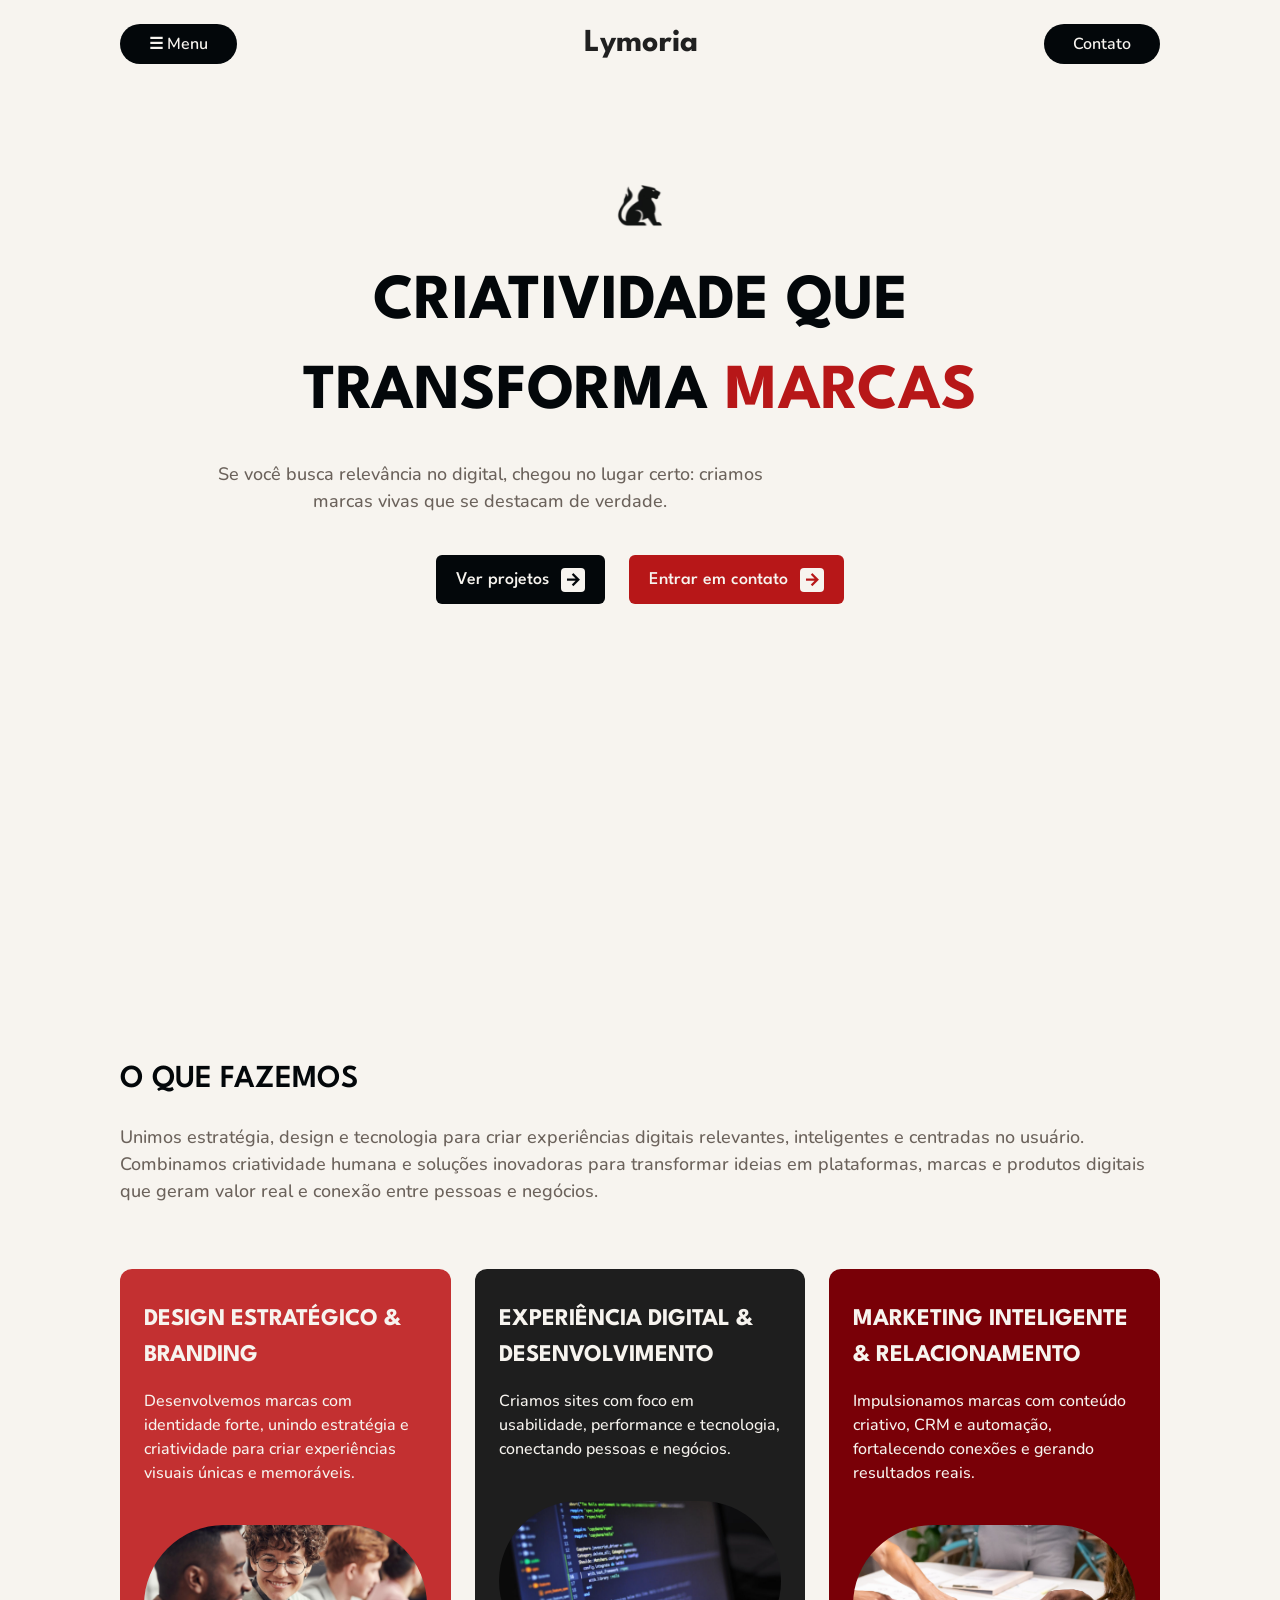
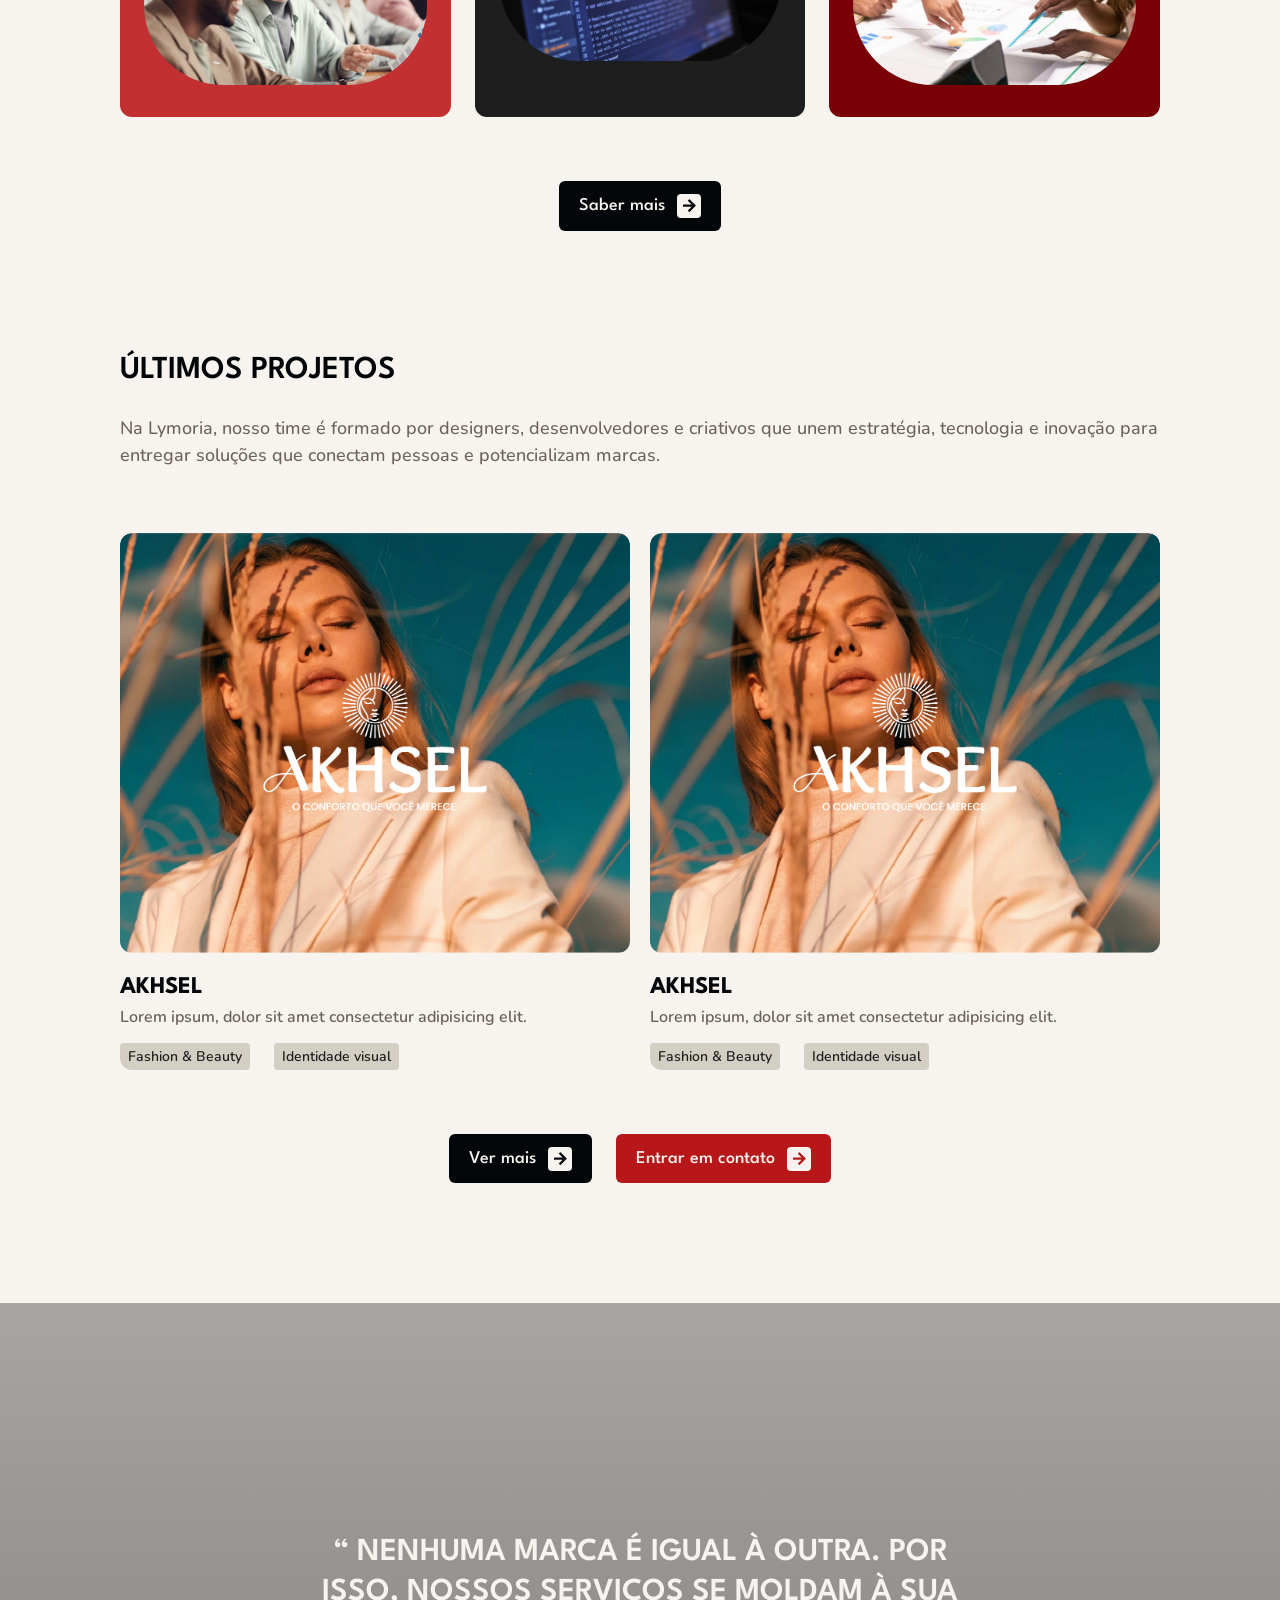
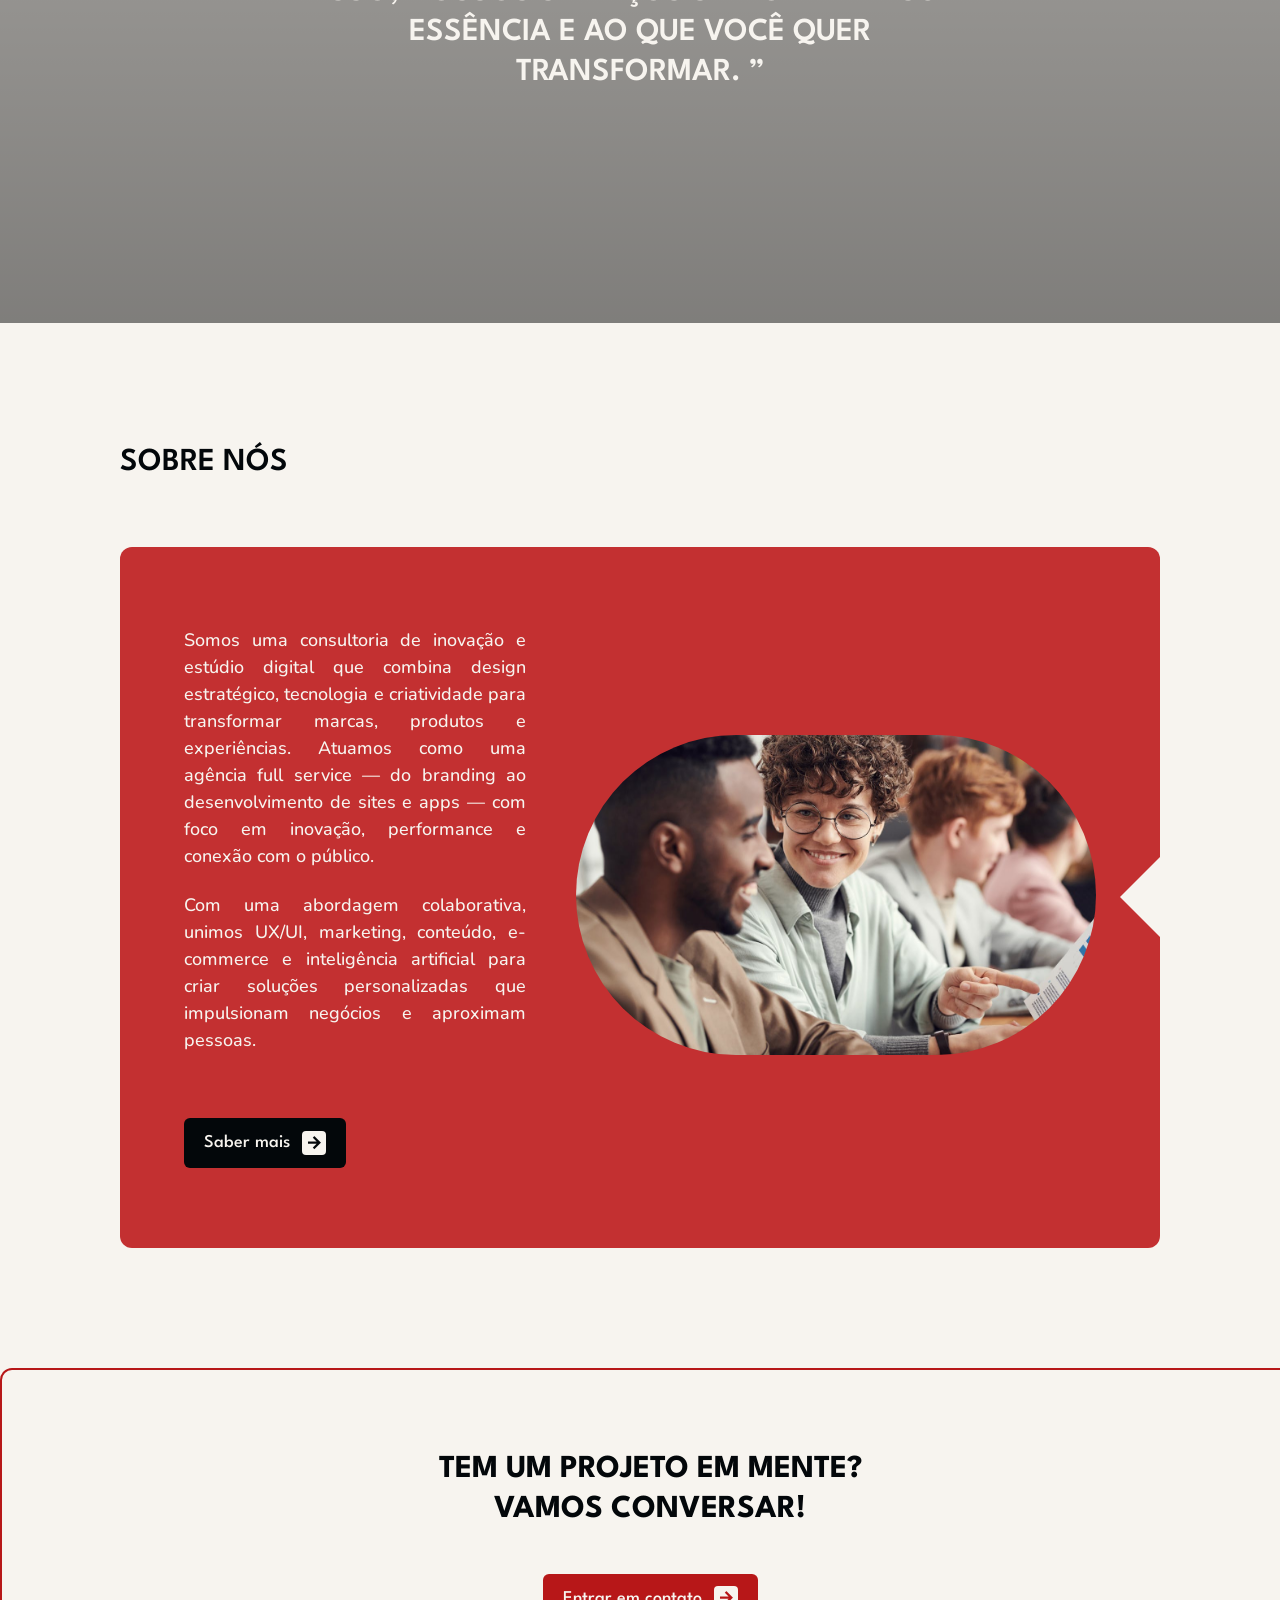
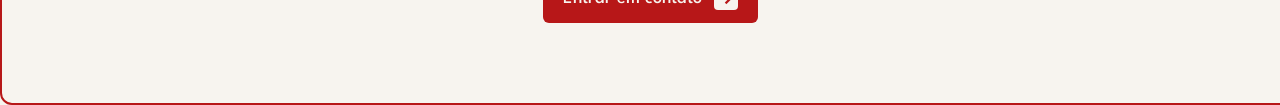
==== index.html @ f7e0959a "contato" ====
<!DOCTYPE html>
<html lang="pt-br">

<head>
    <meta charset="UTF-8">
    <meta name="viewport" content="width=device-width, initial-scale=1.0">
    <link rel="preconnect" href="https://fonts.googleapis.com">
    <link rel="preconnect" href="https://fonts.gstatic.com" crossorigin>
    <link
        href="https://fonts.googleapis.com/css2?family=League+Spartan:wght@100..900&family=Nunito:ital,wght@0,200..1000;1,200..1000&display=swap"
        rel="stylesheet">
    <link href="https://fonts.googleapis.com/icon?family=Material+Icons" rel="stylesheet" />
    <link rel="shortcut icon" href="./img/logos/fiveicon-preto.svg" type="image/x-icon">
    <link rel="stylesheet" href="./css/style.css">
    <title>Lymoria Studio - Home</title>
</head>

<body>

    <!--NAVBAR-->
    <header>
        <nav class="navbar">
            <div class="nav-left">
                <button class="nav-btn menu-btn font-2-s-sb cor-b0" id="menu-toggle">☰ Menu</button>

                <!-- Menu que aparece ao clicar -->
                <div id="menu-popup" class="menu-popup hidden">
                    <ul>
                        <li><a href="#" class="font-2-m-sb cor-b0">Página Inicial</a></li>
                        <li><a href="#" class="font-2-m-sb cor-b0">Sobre nós</a></li>
                        <li><a href="#" class="font-2-m-sb cor-b0">Projetos</a></li>
                        <li><a href="#" class="font-2-m-sb cor-b0">Contato</a></li>
                    </ul>
                </div>
            </div>

            <a href="index.html" class="font-1-xl-b cor-b7">Lymoria</a>
            <button class="nav-btn contato-btn font-2-s-sb"><a href=" #" class="cor-b0">Contato</a></button>
        </nav>
    </header>

    <!--HERO-->
    <section class="hero-section">
        <div class="container">
            <img src="./img/logos/fiveicon-preto.svg" alt="Lymoria Studio" class="logo" />

            <h1 class="font-1-xxl cor-b8">
                CRIATIVIDADE QUE<br>TRANSFORMA <span id="typed-text" class="cor-b5"></span>
            </h1>

            <p class="description subtext font-2-m cor-b4">
                Se você busca relevância no digital, chegou no lugar certo:
                criamos marcas vivas que se destacam de verdade.
            </p>

            <div class="buttons">
                <a href="#projetos" class="btn btn-black font-1-m cor-b0">
                    Ver projetos
                    <span class="icon-square">
                        <span class="material-icons">arrow_forward</span>
                    </span>
                </a>
                <a href="#contato" class="btn btn-red font-1-m cor-b0">
                    Entrar em contato
                    <span class="icon-square">
                        <span class="material-icons">arrow_forward</span>
                    </span>
                </a>
            </div>
        </div>
    </section>
    <section class="load_dec">
        <div class="loader-row">
            <!-- 60 células: repete padrão d-0 ~ d-4 para criar efeito contínuo -->
            <!-- Linha 1 -->
            <div class="cell d-0"></div>
            <div class="cell d-1"></div>
            <div class="cell d-2"></div>
            <div class="cell d-3"></div>
            <div class="cell d-4"></div>
            <div class="cell d-3"></div>
            <div class="cell d-2"></div>
            <div class="cell d-1"></div>
            <div class="cell d-0"></div>
            <div class="cell d-1"></div>
            <div class="cell d-2"></div>
            <div class="cell d-3"></div>
            <div class="cell d-4"></div>
            <div class="cell d-3"></div>
            <div class="cell d-2"></div>
            <div class="cell d-1"></div>
            <div class="cell d-0"></div>
            <div class="cell d-1"></div>
            <div class="cell d-2"></div>
            <div class="cell d-3"></div>
            <div class="cell d-4"></div>
            <div class="cell d-3"></div>
            <div class="cell d-2"></div>
            <div class="cell d-1"></div>
            <div class="cell d-0"></div>
            <div class="cell d-1"></div>
            <div class="cell d-2"></div>
            <div class="cell d-3"></div>
            <div class="cell d-4"></div>
            <div class="cell d-3"></div>
            <div class="cell d-2"></div>
            <div class="cell d-1"></div>
            <div class="cell d-0"></div>
            <div class="cell d-1"></div>
            <div class="cell d-2"></div>
            <div class="cell d-3"></div>
            <div class="cell d-4"></div>
            <div class="cell d-3"></div>
            <div class="cell d-2"></div>
            <div class="cell d-1"></div>
            <div class="cell d-0"></div>
            <div class="cell d-1"></div>
            <div class="cell d-2"></div>
            <div class="cell d-3"></div>
            <div class="cell d-4"></div>
            <div class="cell d-3"></div>
            <div class="cell d-2"></div>
            <div class="cell d-1"></div>
            <div class="cell d-0"></div>
            <div class="cell d-1"></div>
            <div class="cell d-2"></div>
            <div class="cell d-3"></div>
            <div class="cell d-4"></div>
            <div class="cell d-3"></div>
        </div>

    </section>

    <!-- SERVIÇOS -->
    <section class="servicos-section">
        <div class="servicos-header">
            <h2 class="font-1-xl cor-b8">O QUE FAZEMOS</h2>
            <p class="font-2-m cor-b4">
                Unimos estratégia, design e tecnologia para criar experiências digitais relevantes, inteligentes e
                centradas no usuário.
                Combinamos criatividade humana e soluções inovadoras para transformar ideias em plataformas, marcas e
                produtos digitais
                que geram valor real e conexão entre pessoas e negócios.
            </p>
        </div>

        <div class="servicos-cards">
            <a href="#" class="servico-card red">
                <h3 class="font-1-l-b cor-b0">DESIGN ESTRATÉGICO & BRANDING</h3>
                <p class="font-2-s cor-b0">Desenvolvemos marcas com identidade forte, unindo estratégia e criatividade
                    para criar experiências
                    visuais únicas e memoráveis.</p>
                <img src=" ./img/servicos/01.jpg" alt="Design Estratégico" />
            </a>

            <a href="#" class="servico-card dark">
                <h3 class="font-1-l-b cor-b0">EXPERIÊNCIA DIGITAL &<br> DESENVOLVIMENTO</h3>
                <p class="font-2-s cor-b0">Criamos sites com foco em usabilidade, performance e tecnologia, conectando
                    pessoas e negócios.</p>
                <img src="./img/servicos/02.jpg" alt="Desenvolvimento Web" />
            </a>

            <a href="#" class="servico-card wine">
                <h3 class="font-1-l-b cor-b0">MARKETING INTELIGENTE<br>& RELACIONAMENTO</h3>
                <p class="font-2-s cor-b0">Impulsionamos marcas com conteúdo criativo, CRM e automação, fortalecendo
                    conexões e gerando
                    resultados reais.</p>
                <img src="./img/servicos/03.jpg" alt="Marketing" />
            </a>
        </div>
        <div class="btn_bc">
            <a href="#projetos" class="btn btn-black font-1-m cor-b0">
                Saber mais
                <span class="icon-square">
                    <span class="material-icons">arrow_forward</span>
                </span>
            </a>
        </div>
    </section>

    <!--PROJETOS-->
    <div class="projetos-section">
        <div class="projetos-header">
            <h2 class="font-1-xl cor-b8">ÚLTIMOS PROJETOS</h2>
            <p class="font-2-m cor-b4">
                Na Lymoria, nosso time é formado por designers, desenvolvedores e criativos que unem estratégia,
                tecnologia e inovação para entregar soluções que conectam pessoas e potencializam marcas.
            </p>
        </div>

        <div class="projetos-cards">
            <div class="proj_card">
                <a href="#">
                    <img src="./img/projetos/akhesel/Ativo 3.png" alt="">

                    <div class="pro-descricao">
                        <h2 class="font-1-l-b cor-b8">Akhsel</h2>
                        <p class="font-2-s-sb cor-b4">Lorem ipsum, dolor sit amet consectetur adipisicing elit.</p>

                        <div class="categoria-dc">
                            <div class="cat-card">
                                <h3 class="font-2-xs-sb cor-b7">Fashion & Beauty</h3>
                            </div>

                            <div class="cat-card">
                                <h3 class="font-2-xs-sb cor-b7">Identidade visual</h3>
                            </div>
                        </div>
                    </div>
                </a>
            </div>

            <div class="proj_card">
                <a href="#">
                    <img src="./img/projetos/akhesel/Ativo 3.png" alt="">

                    <div class="pro-descricao">
                        <h2 class="font-1-l-b cor-b8">Akhsel</h2>
                        <p class="font-2-s-sb cor-b4">Lorem ipsum, dolor sit amet consectetur adipisicing elit.</p>

                        <div class="categoria-dc">
                            <div class="cat-card">
                                <h3 class="font-2-xs-sb cor-b7">Fashion & Beauty</h3>
                            </div>

                            <div class="cat-card">
                                <h3 class="font-2-xs-sb cor-b7">Identidade visual</h3>
                            </div>
                        </div>
                    </div>
                </a>
            </div>
        </div>

        <div class="btn-t2">
            <a href="#projetos" class="btn btn-black font-1-m cor-b0">
                Ver mais
                <span class="icon-square">
                    <span class="material-icons">arrow_forward</span>
                </span>
            </a>
            <a href="#contato" class="btn btn-red font-1-m cor-b0">
                Entrar em contato
                <span class="icon-square">
                    <span class="material-icons">arrow_forward</span>
                </span>
            </a>
        </div>
    </div>

    <!-- CTA -->
    <section class="cta_container">
        <div class="cta_video">
            <div class="video">
                <!-- camada escura sobre o vídeo -->
                <div class="overlay"></div>

                <!-- vídeo -->
                <video src="./img/video/video01.mp4" autoplay muted loop playsinline></video>

                <!-- texto -->
                <h2 class="font-1-xl cor-b0">
                    “ Nenhuma marca é igual à outra. Por isso, nossos serviços se moldam à sua essência e ao que você
                    quer transformar. ”
                </h2>
            </div>
        </div>
    </section>

    <!-- SOBRE NÓS -->
    <section class="sobre-section">
        <div class="sobre-header">
            <h2 class="font-1-xl cor-b8">SOBRE NÓS</h2>
        </div>
        <div class="sobre-conatiner">
            <div class="sobre-desc">

                <div class="sobre-cont">
                    <p class="p1 font-2-m cor-b0">Somos uma consultoria de inovação e estúdio digital que combina design
                        estratégico,
                        tecnologia e
                        criatividade para transformar marcas, produtos e experiências. Atuamos como uma agência full
                        service — do branding ao desenvolvimento de sites e apps — com foco em inovação, performance e
                        conexão com o público.</p>

                    <p class="p2 font-2-m cor-b0">Com uma abordagem colaborativa, unimos UX/UI, marketing, conteúdo,
                        e-commerce e
                        inteligência
                        artificial para criar soluções personalizadas que impulsionam negócios e aproximam pessoas.</p>

                    <div class="btn_sb">
                        <a href="#projetos" class="btn btn-black font-1-m cor-b0">
                            Saber mais
                            <span class="icon-square">
                                <span class="material-icons">arrow_forward</span>
                            </span>
                        </a>
                    </div>
                </div>

                <div class="sobre-img">
                    <img src="./img/sobrenos/01.jpg" alt="">
                </div>
            </div>
        </div>
    </section>

    <section class="contato-section" id="contato">
        <div class="contato-card">
            <div class="contato-texto">
                <h2 class="font-1-xl-b cor-b8">TEM UM PROJETO EM MENTE?<br>VAMOS CONVERSAR!</h2>
                <div class="btn-ct">
                    <a href="#contato" class="btn btn-red font-1-m cor-b0">
                        Entrar em contato
                        <span class="icon-square">
                            <span class="material-icons">arrow_forward</span>
                        </span>
                    </a>
                </div>
            </div>
        </div>
    </section>





















    <script type="module" src="./script/script.js"></script>
</body>

</html>
---- css/style.css ----
/* Utilidades */
@import"./utilidades/cores.css";
@import"./utilidades/fonts.css";

/* GLOBAL */
@import"./global/global.css";
@import"./global/navbar.css";

/* HOME */
@import"./home/hero.css";
@import "./home/servicos.css";
@import "./home/projetos.css";
@import "./home/cta.css";
@import "./home/sobre.css";
@import "./home/contato.css";
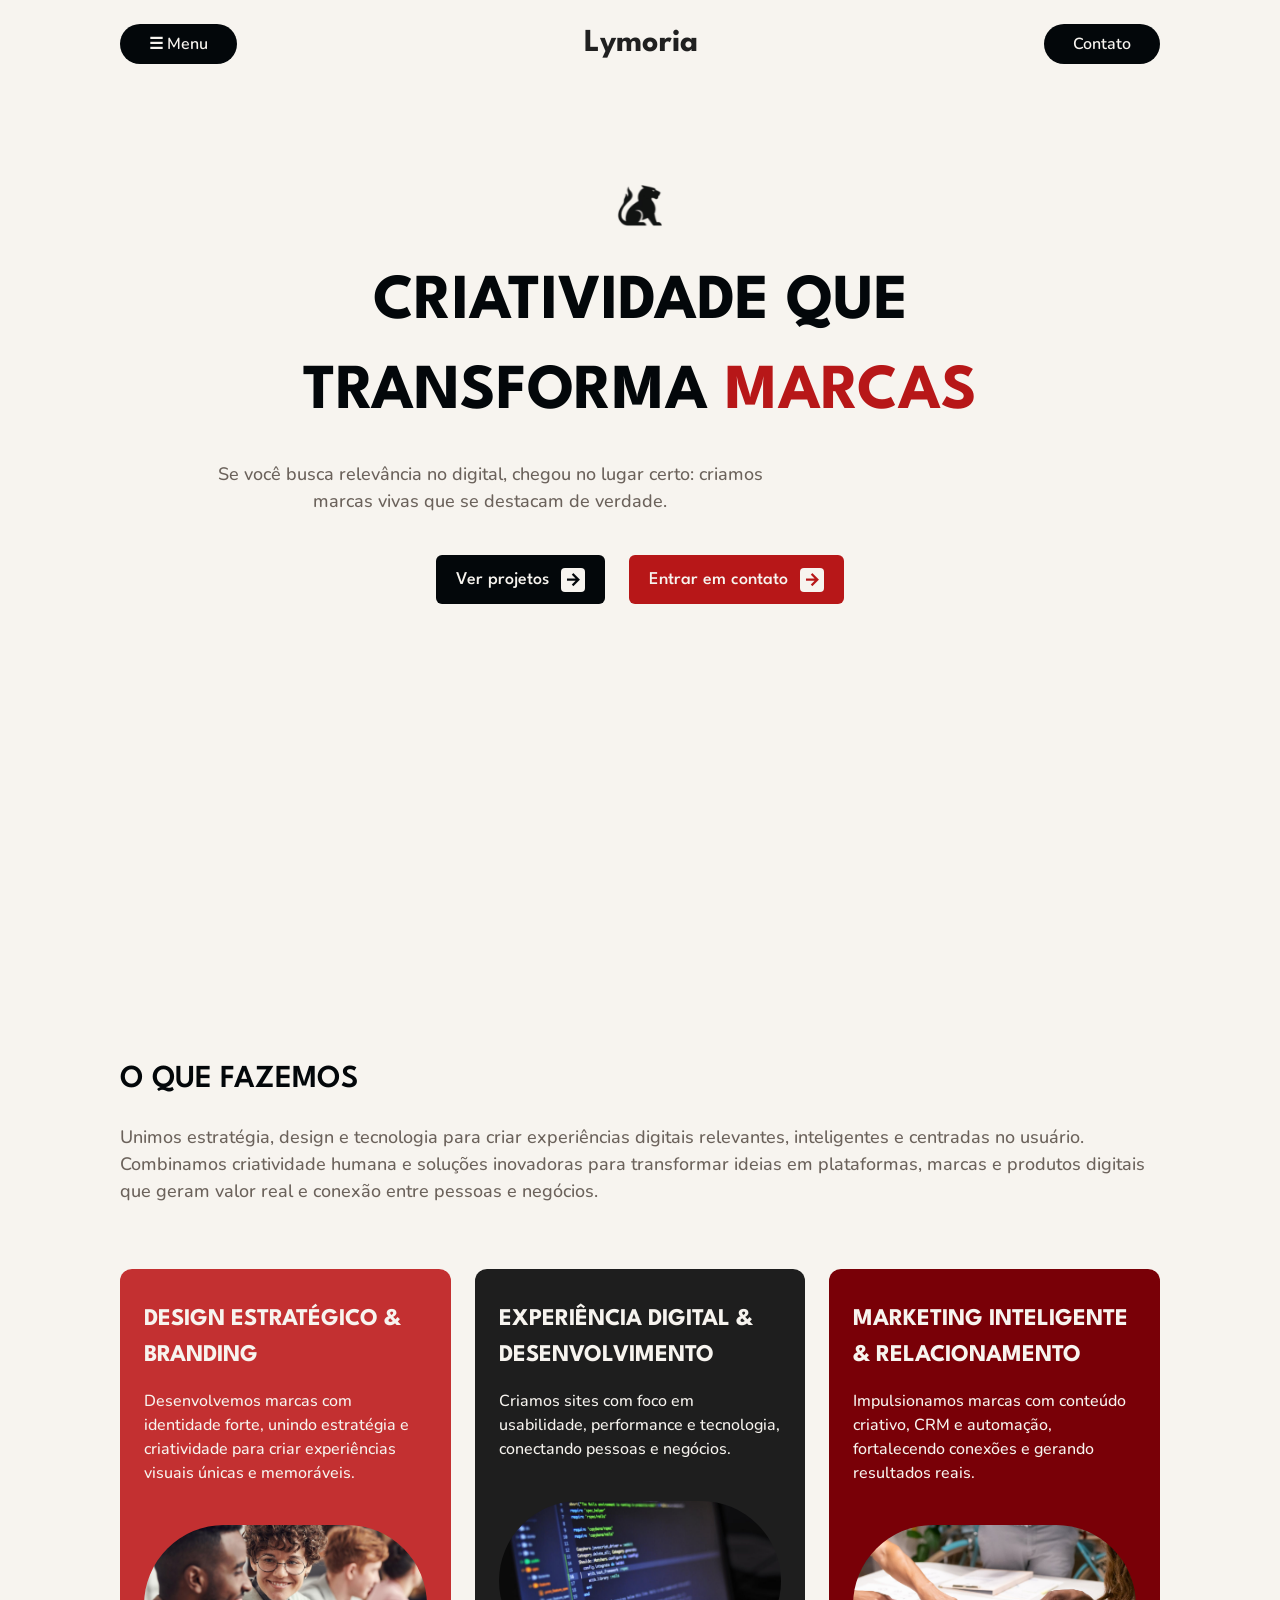
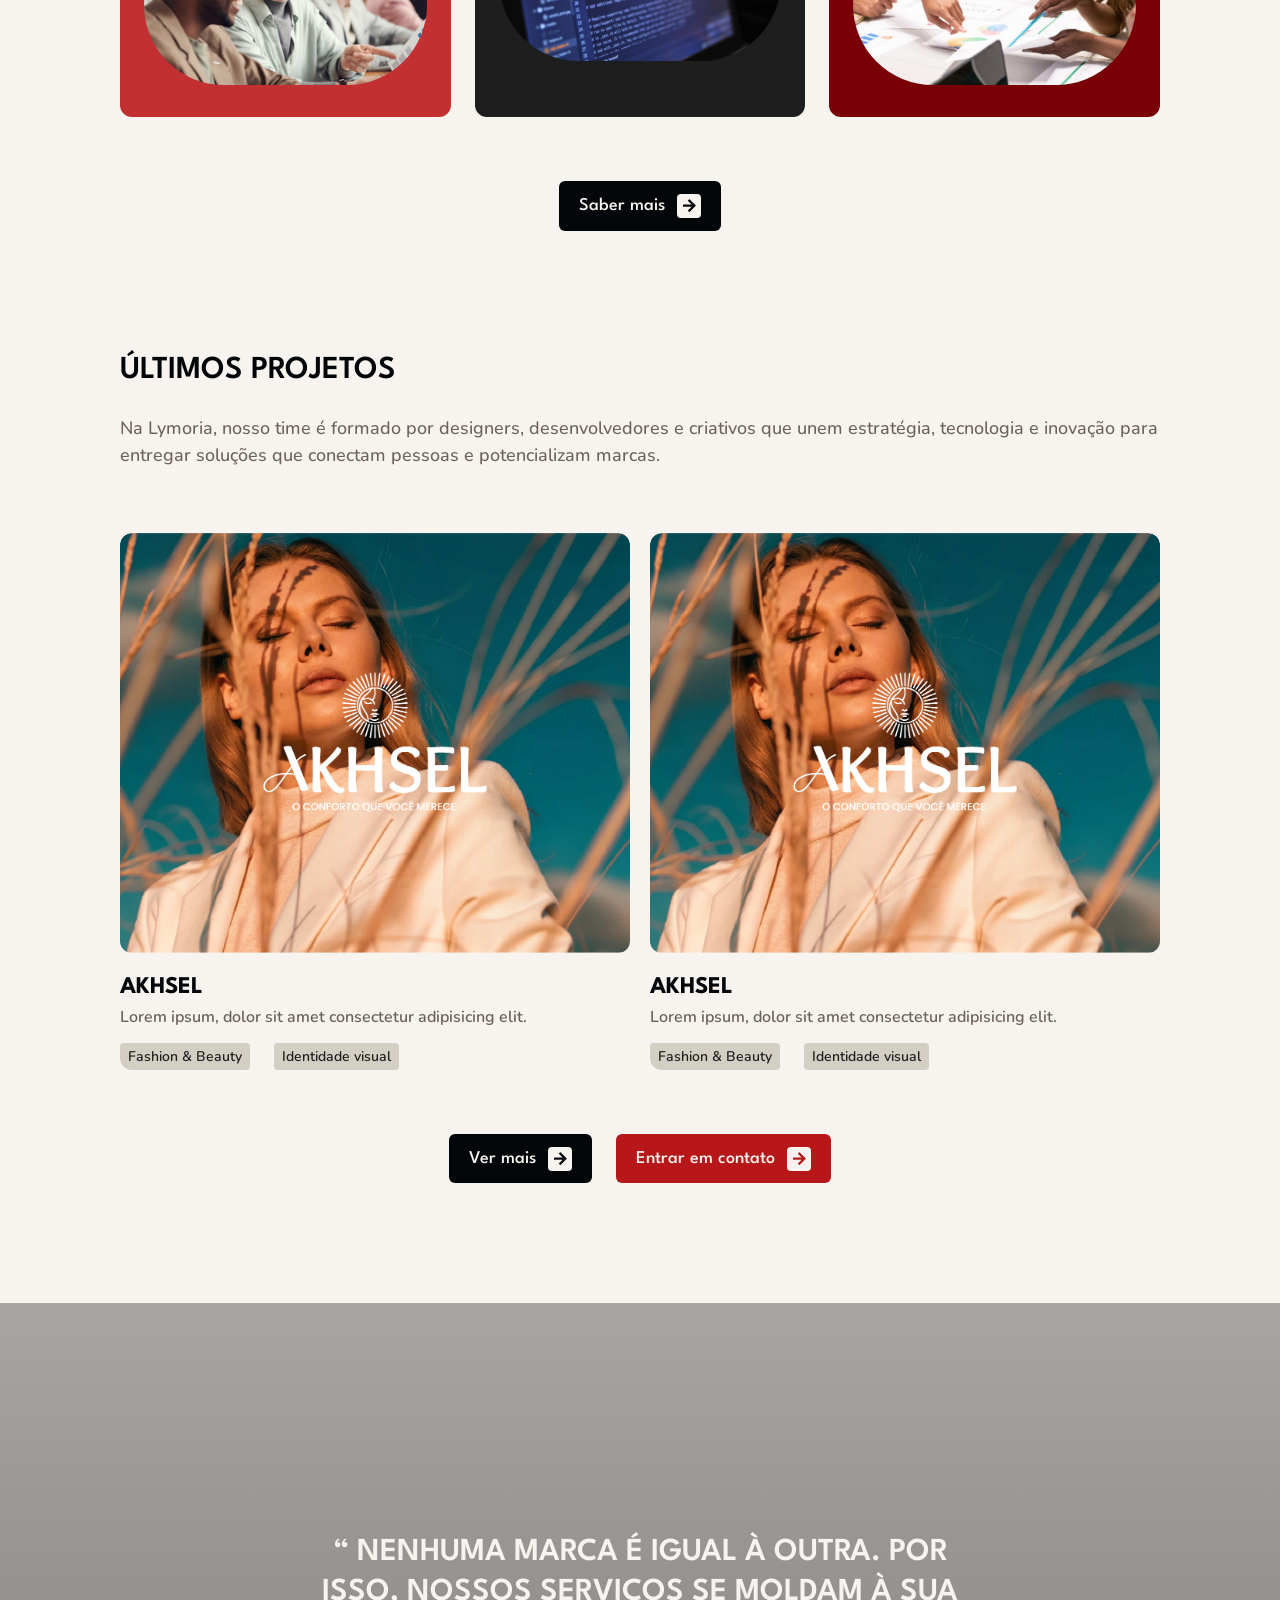
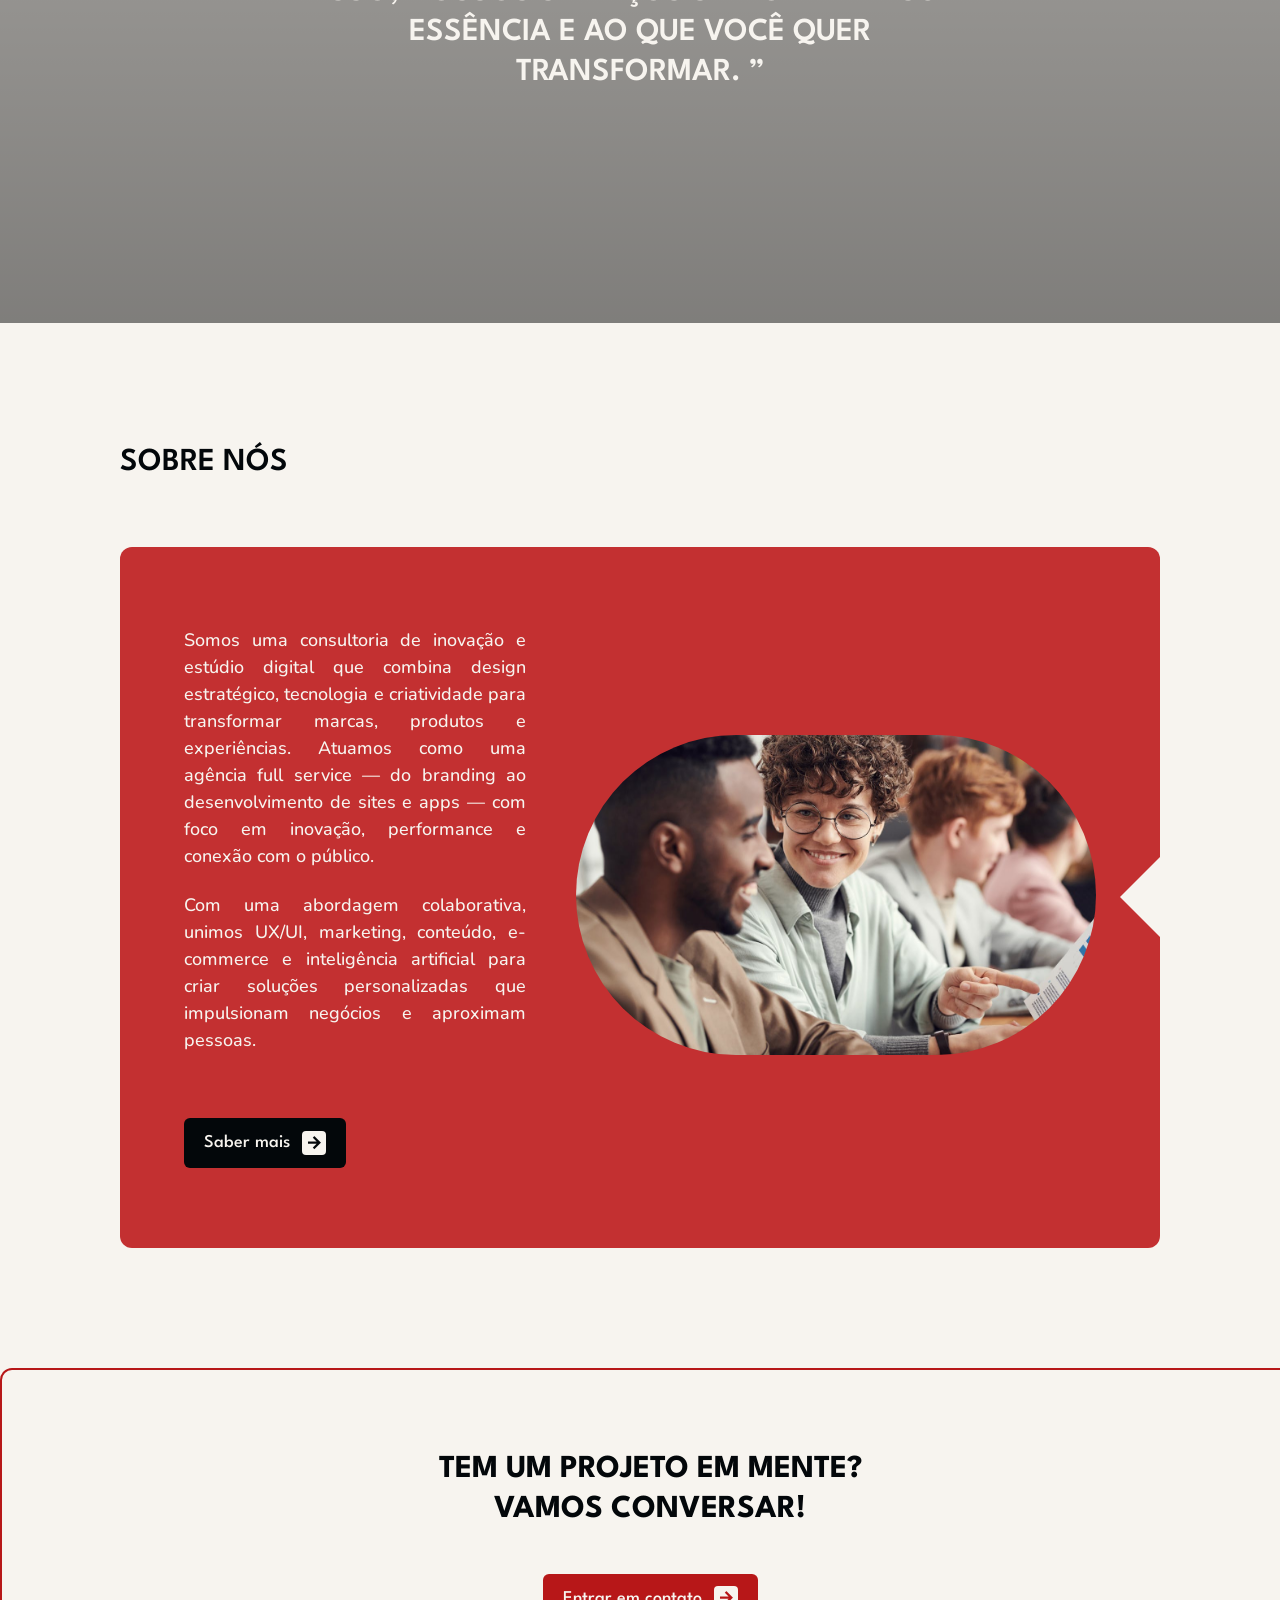
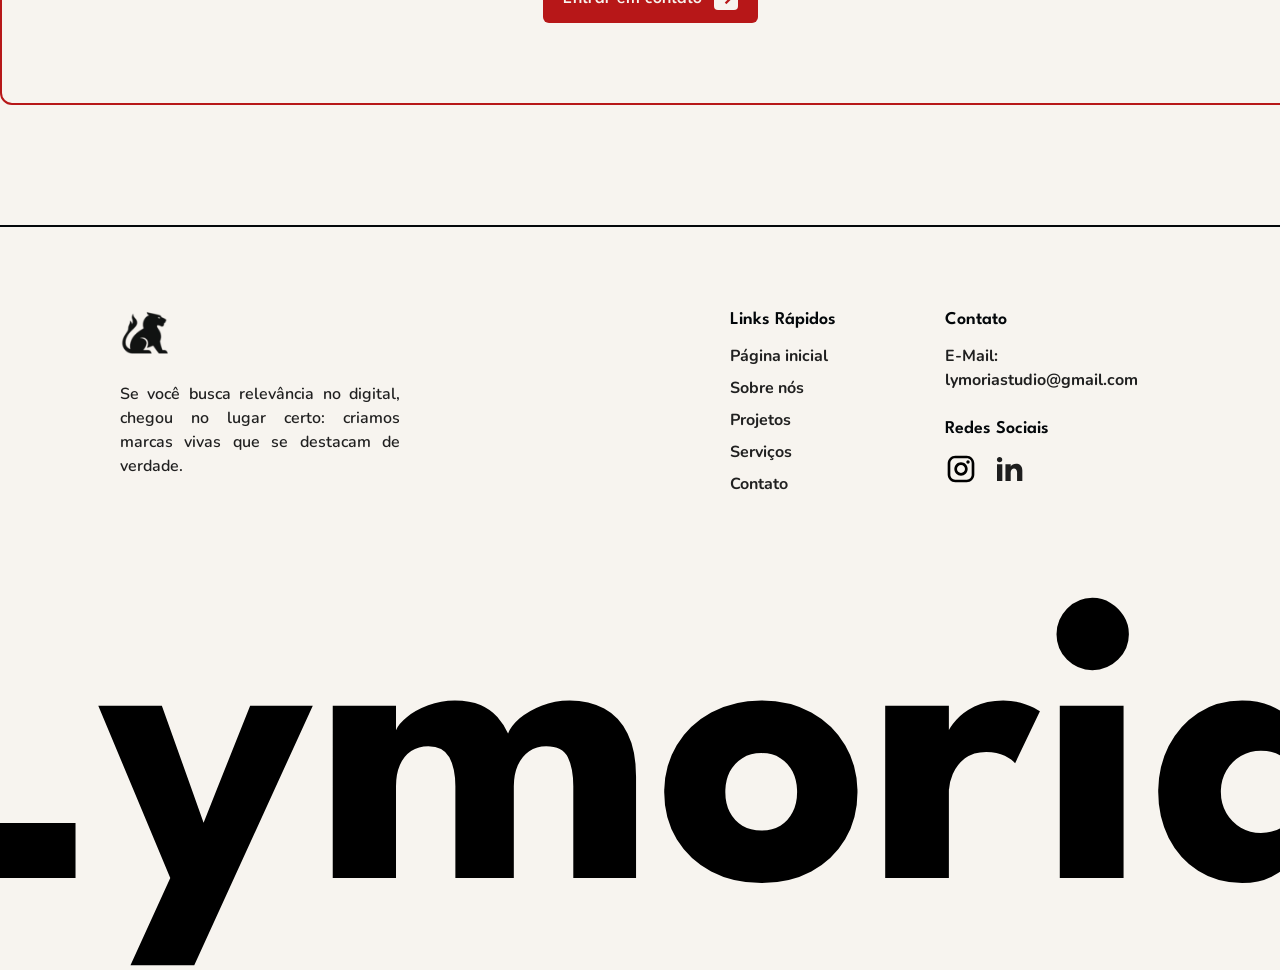
==== commit c05b173e: "footer" ====
--- a/index.html
+++ b/index.html
@@ -26,7 +26,7 @@
                 <!-- Menu que aparece ao clicar -->
                 <div id="menu-popup" class="menu-popup hidden">
                     <ul>
-                        <li><a href="#" class="font-2-m-sb cor-b0">Página Inicial</a></li>
+                        <li><a href="./index.html" class="font-2-m-sb cor-b0">Página Inicial</a></li>
                         <li><a href="#" class="font-2-m-sb cor-b0">Sobre nós</a></li>
                         <li><a href="#" class="font-2-m-sb cor-b0">Projetos</a></li>
                         <li><a href="#" class="font-2-m-sb cor-b0">Contato</a></li>
@@ -305,6 +305,7 @@
         </div>
     </section>
 
+    <!--CONTATO-->
     <section class="contato-section" id="contato">
         <div class="contato-card">
             <div class="contato-texto">
@@ -321,6 +322,57 @@
         </div>
     </section>
 
+    <!--FOOTER-->
+    <section class="footer-section">
+        <div class="line-contft"></div>
+        <footer class="footer">
+            </div>
+            <div class="footer-container">
+                <div class="line-cont"><span></span></div>
+
+                <!-- Coluna da Esquerda -->
+                <div class="footer-col esquerda">
+                    <img src="./img/logos/fiveicon-preto.svg" alt="Logo Lymoria" class="footer-logo">
+                    <p class="font-2-s-sb cor-b7">
+                        Se você busca relevância no digital, chegou no lugar certo: criamos marcas vivas que se destacam
+                        de
+                        verdade.
+                    </p>
+                </div>
+
+                <!-- Agrupamento de Links + Contato -->
+                <div class="infos-col">
+                    <!-- Coluna do Meio -->
+                    <div class="footer-col meio">
+                        <h4 class="font-1-m-sb  cor-b8">Links Rápidos</h4>
+                        <ul>
+                            <li><a class="font-2-s-b cor-b7" href="./index.html">Página inicial</a></li>
+                            <li><a class="font-2-s-b cor-b7" href="#sobre">Sobre nós</a></li>
+                            <li><a class="font-2-s-b cor-b7" href="#projetos">Projetos</a></li>
+                            <li><a class="font-2-s-b cor-b7" href="#servicos">Serviços</a></li>
+                            <li><a class="font-2-s-b cor-b7" href="#contato">Contato</a></li>
+                        </ul>
+                    </div>
+
+                    <!-- Coluna da Direita -->
+                    <div class="footer-col direita">
+                        <h4 class="font-1-m-sb  cor-b8">Contato</h4>
+                        <p class="font-2-s-b cor-b7">E-Mail: lymoriastudio@gmail.com</p>
+                        <h4 class="font-1-m-sb  cor-b8 redes-sm">Redes Sociais</h4>
+                        <div class="social-icons">
+                            <a href="#"><img src="./img/icons/mdi_instagram.svg" alt="Instagram"></a>
+                            <a href="#"><img src="./img/icons/ri_linkedin-fill.svg" alt="LinkedIn"></a>
+                        </div>
+                    </div>
+                </div>
+            </div>
+
+            <div class="footer-brand">
+                <h1>Lymoria</h1>
+            </div>
+        </footer>
+    </section>
+
 
 
 
--- a/css/style.css
+++ b/css/style.css
@@ -1,10 +1,11 @@
 /* Utilidades */
-@import"./utilidades/cores.css";
-@import"./utilidades/fonts.css";
+@import "./utilidades/cores.css";
+@import "./utilidades/fonts.css";
 
 /* GLOBAL */
-@import"./global/global.css";
-@import"./global/navbar.css";
+@import "./global/global.css";
+@import "./global/navbar.css";
+@import "./global/footer.css";
 
 /* HOME */
 @import"./home/hero.css";
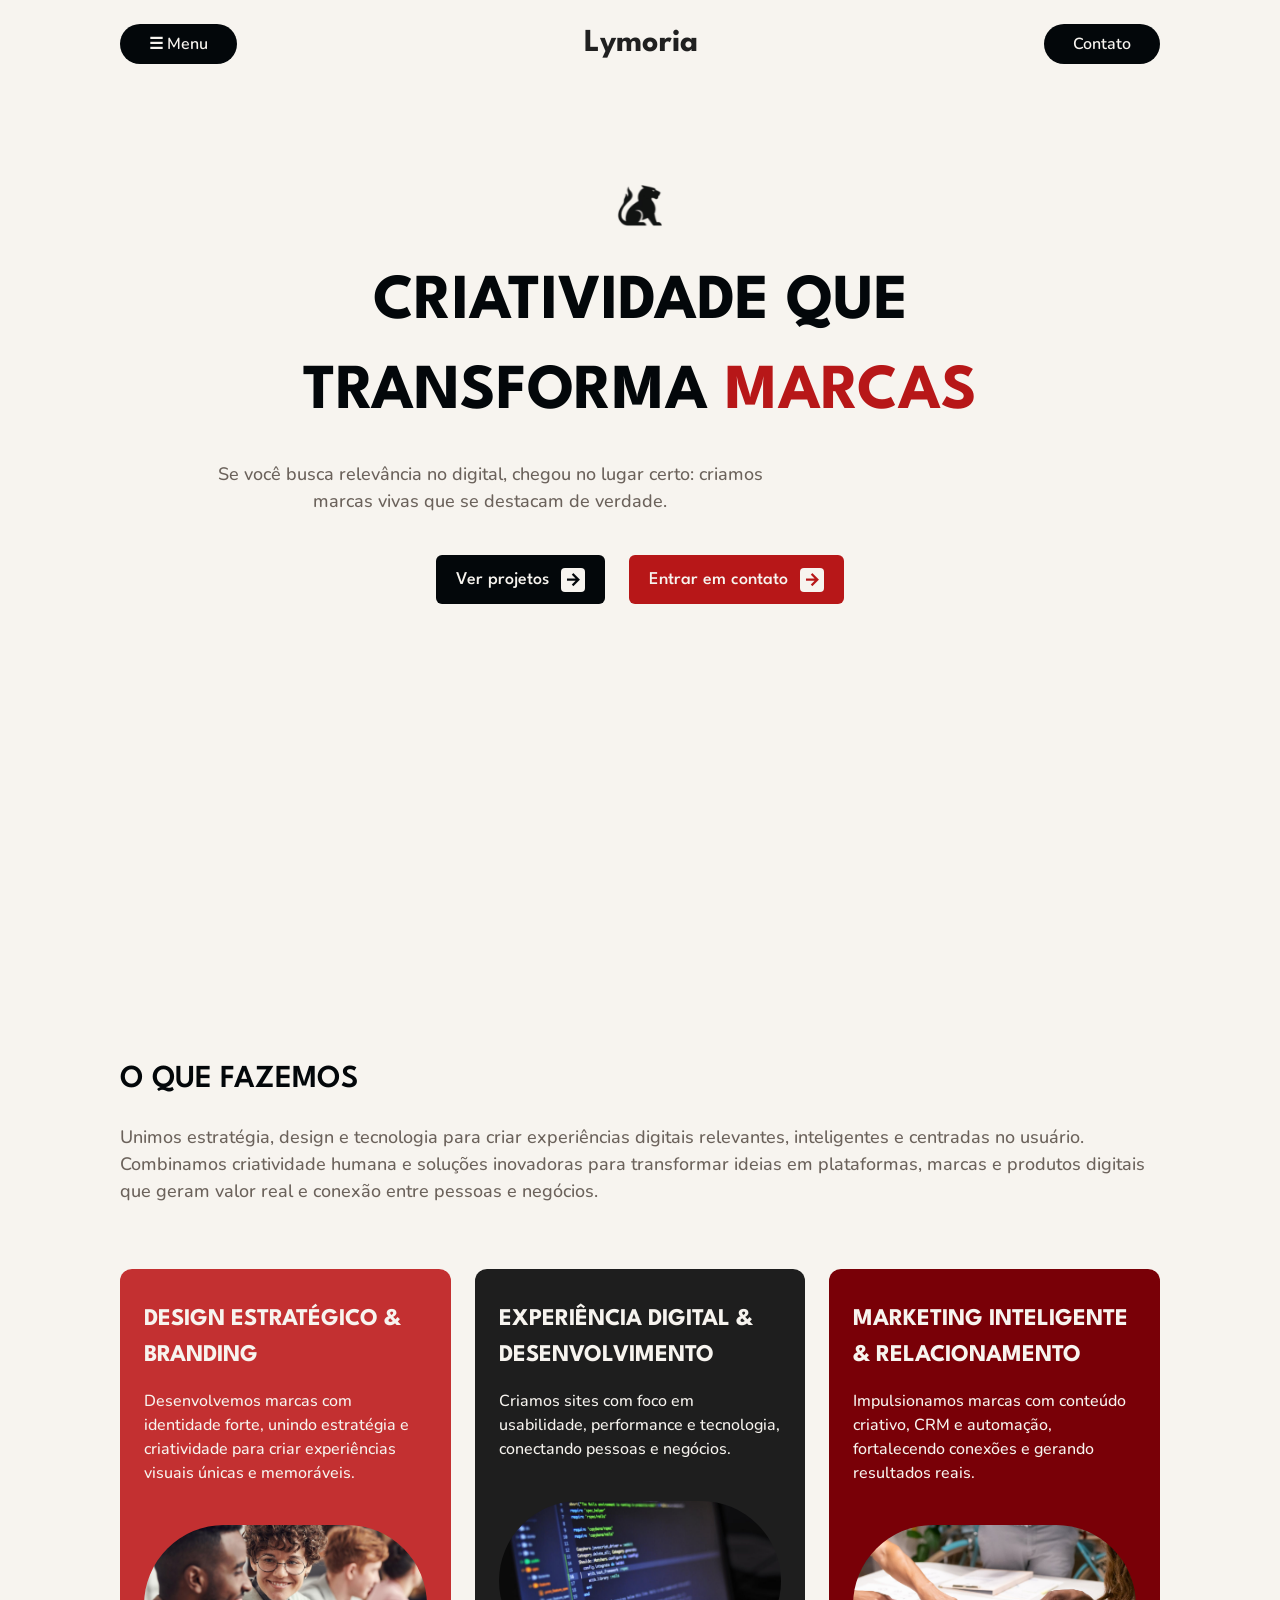
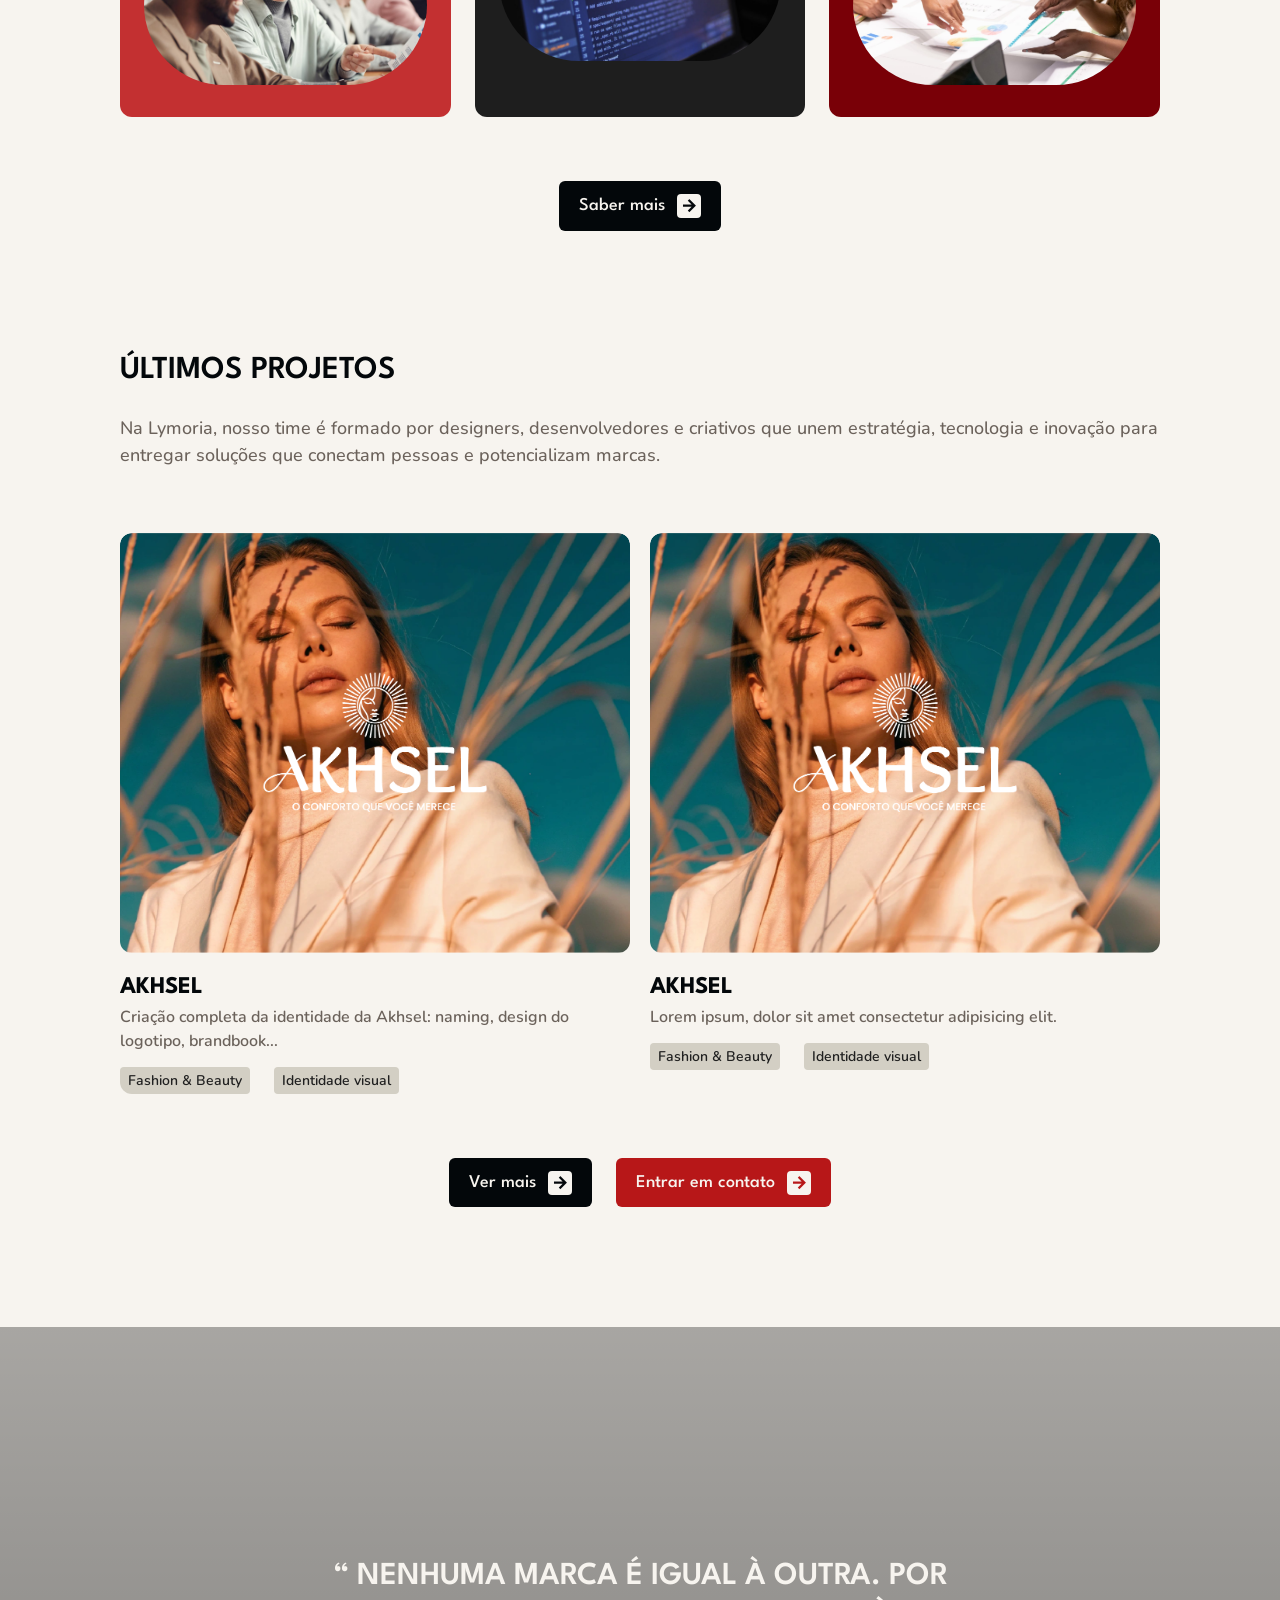
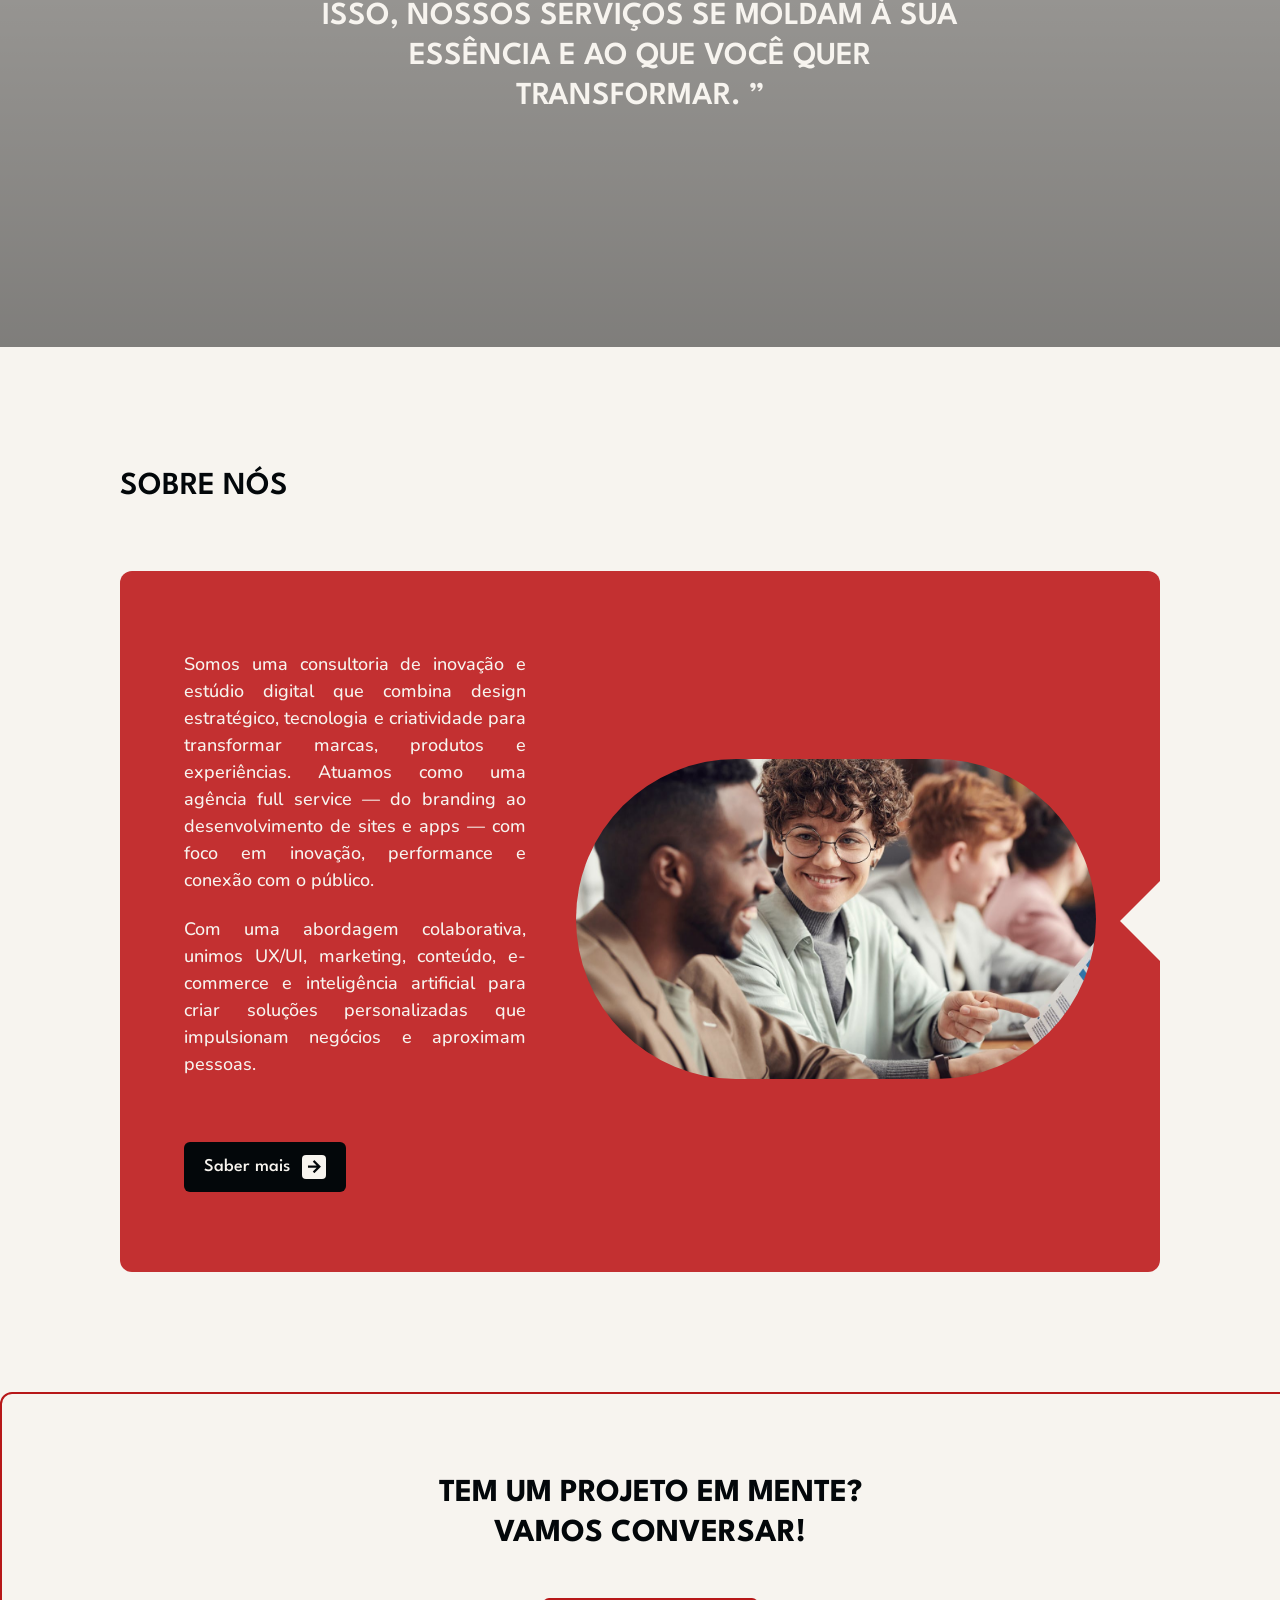
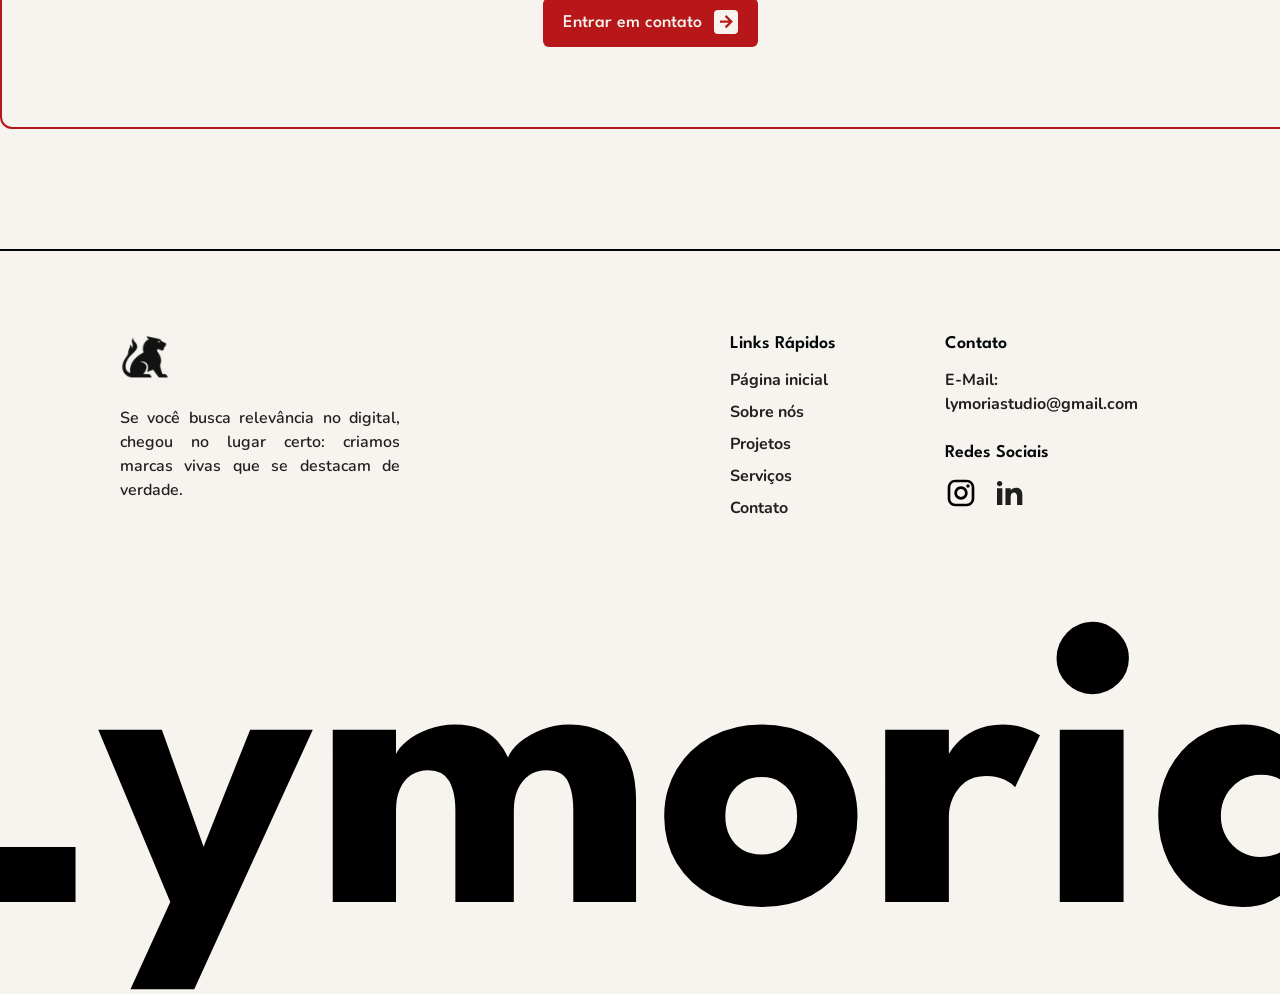
==== commit c05a69fa: "projeto pg" ====
--- a/index.html
+++ b/index.html
@@ -27,9 +27,9 @@
                 <div id="menu-popup" class="menu-popup hidden">
                     <ul>
                         <li><a href="./index.html" class="font-2-m-sb cor-b0">Página Inicial</a></li>
-                        <li><a href="#" class="font-2-m-sb cor-b0">Sobre nós</a></li>
-                        <li><a href="#" class="font-2-m-sb cor-b0">Projetos</a></li>
-                        <li><a href="#" class="font-2-m-sb cor-b0">Contato</a></li>
+                        <li><a href="./aboutus.html" class="font-2-m-sb cor-b0">Sobre nós</a></li>
+                        <li><a href="./projetosgeral.html" class="font-2-m-sb cor-b0">Projetos</a></li>
+                        <li><a href="./contact.html" class="font-2-m-sb cor-b0">Contato</a></li>
                     </ul>
                 </div>
             </div>
@@ -54,7 +54,7 @@
             </p>
 
             <div class="buttons">
-                <a href="#projetos" class="btn btn-black font-1-m cor-b0">
+                <a href="./projetosgeral.html" class="btn btn-black font-1-m cor-b0">
                     Ver projetos
                     <span class="icon-square">
                         <span class="material-icons">arrow_forward</span>
@@ -190,12 +190,13 @@
 
         <div class="projetos-cards">
             <div class="proj_card">
-                <a href="#">
+                <a href="./akhsel.html">
                     <img src="./img/projetos/akhesel/Ativo 3.png" alt="">
 
                     <div class="pro-descricao">
                         <h2 class="font-1-l-b cor-b8">Akhsel</h2>
-                        <p class="font-2-s-sb cor-b4">Lorem ipsum, dolor sit amet consectetur adipisicing elit.</p>
+                        <p class="font-2-s-sb cor-b4">Criação completa da identidade da Akhsel: naming, design do
+                            logotipo, brandbook...</p>
 
                         <div class="categoria-dc">
                             <div class="cat-card">
@@ -233,7 +234,7 @@
         </div>
 
         <div class="btn-t2">
-            <a href="#projetos" class="btn btn-black font-1-m cor-b0">
+            <a href="./projetosgeral.html" class="btn btn-black font-1-m cor-b0">
                 Ver mais
                 <span class="icon-square">
                     <span class="material-icons">arrow_forward</span>
@@ -311,7 +312,7 @@
             <div class="contato-texto">
                 <h2 class="font-1-xl-b cor-b8">TEM UM PROJETO EM MENTE?<br>VAMOS CONVERSAR!</h2>
                 <div class="btn-ct">
-                    <a href="#contato" class="btn btn-red font-1-m cor-b0">
+                    <a href="./contact.html" class="btn btn-red font-1-m cor-b0">
                         Entrar em contato
                         <span class="icon-square">
                             <span class="material-icons">arrow_forward</span>
@@ -347,10 +348,10 @@
                         <h4 class="font-1-m-sb  cor-b8">Links Rápidos</h4>
                         <ul>
                             <li><a class="font-2-s-b cor-b7" href="./index.html">Página inicial</a></li>
-                            <li><a class="font-2-s-b cor-b7" href="#sobre">Sobre nós</a></li>
-                            <li><a class="font-2-s-b cor-b7" href="#projetos">Projetos</a></li>
-                            <li><a class="font-2-s-b cor-b7" href="#servicos">Serviços</a></li>
-                            <li><a class="font-2-s-b cor-b7" href="#contato">Contato</a></li>
+                            <li><a class="font-2-s-b cor-b7" href="./aboutus.html">Sobre nós</a></li>
+                            <li><a class="font-2-s-b cor-b7" href="./projetosgeral.html">Projetos</a></li>
+                            <li><a class="font-2-s-b cor-b7" href="./servicos.html">Serviços</a></li>
+                            <li><a class="font-2-s-b cor-b7" href="./contact.html">Contato</a></li>
                         </ul>
                     </div>
 
@@ -374,25 +375,6 @@
     </section>
 
 
-
-
-
-
-
-
-
-
-
-
-
-
-
-
-
-
-
-
-
     <script type="module" src="./script/script.js"></script>
 </body>
 
--- a/css/style.css
+++ b/css/style.css
@@ -13,4 +13,8 @@
 @import "./home/projetos.css";
 @import "./home/cta.css";
 @import "./home/sobre.css";
-@import "./home/contato.css";+@import "./home/contato.css";
+
+/* PROJETOS */
+@import "./projetos/projetosgeral.css";
+@import "./projetos/projetos-pg.css";
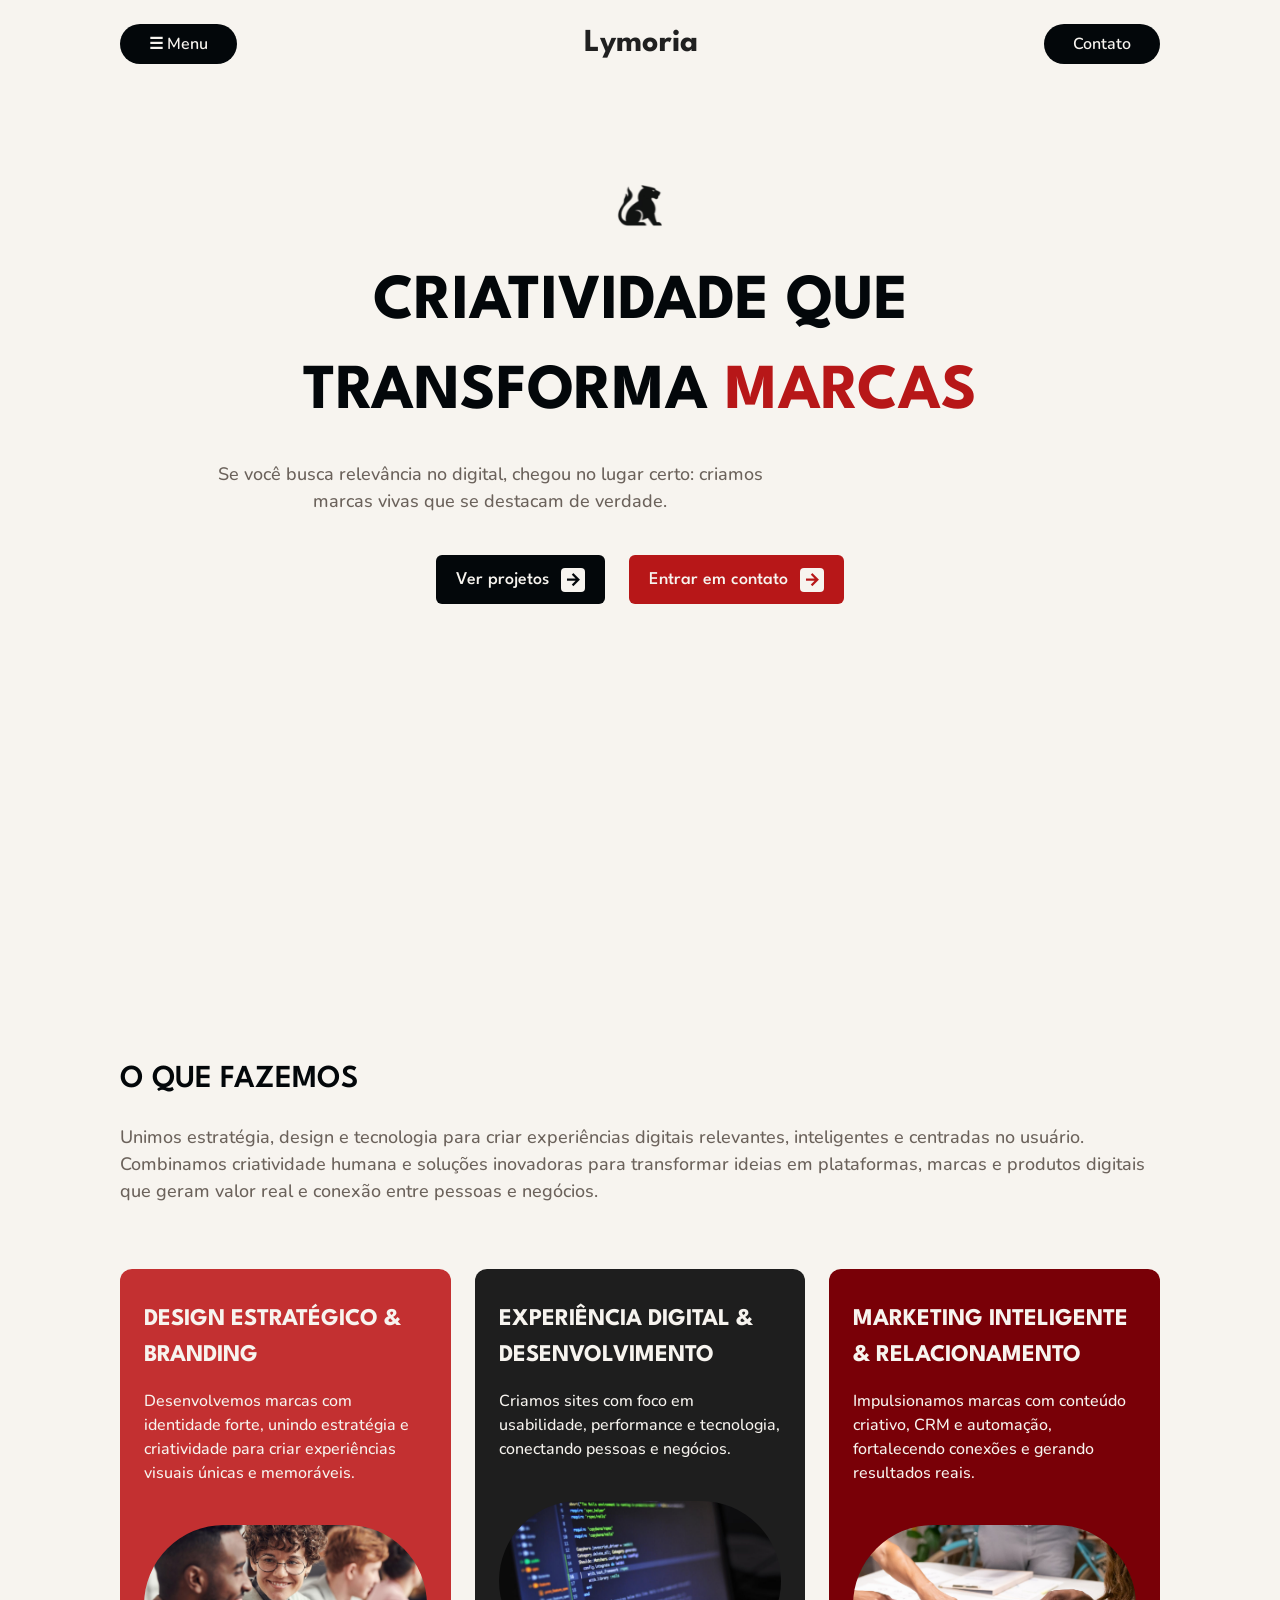
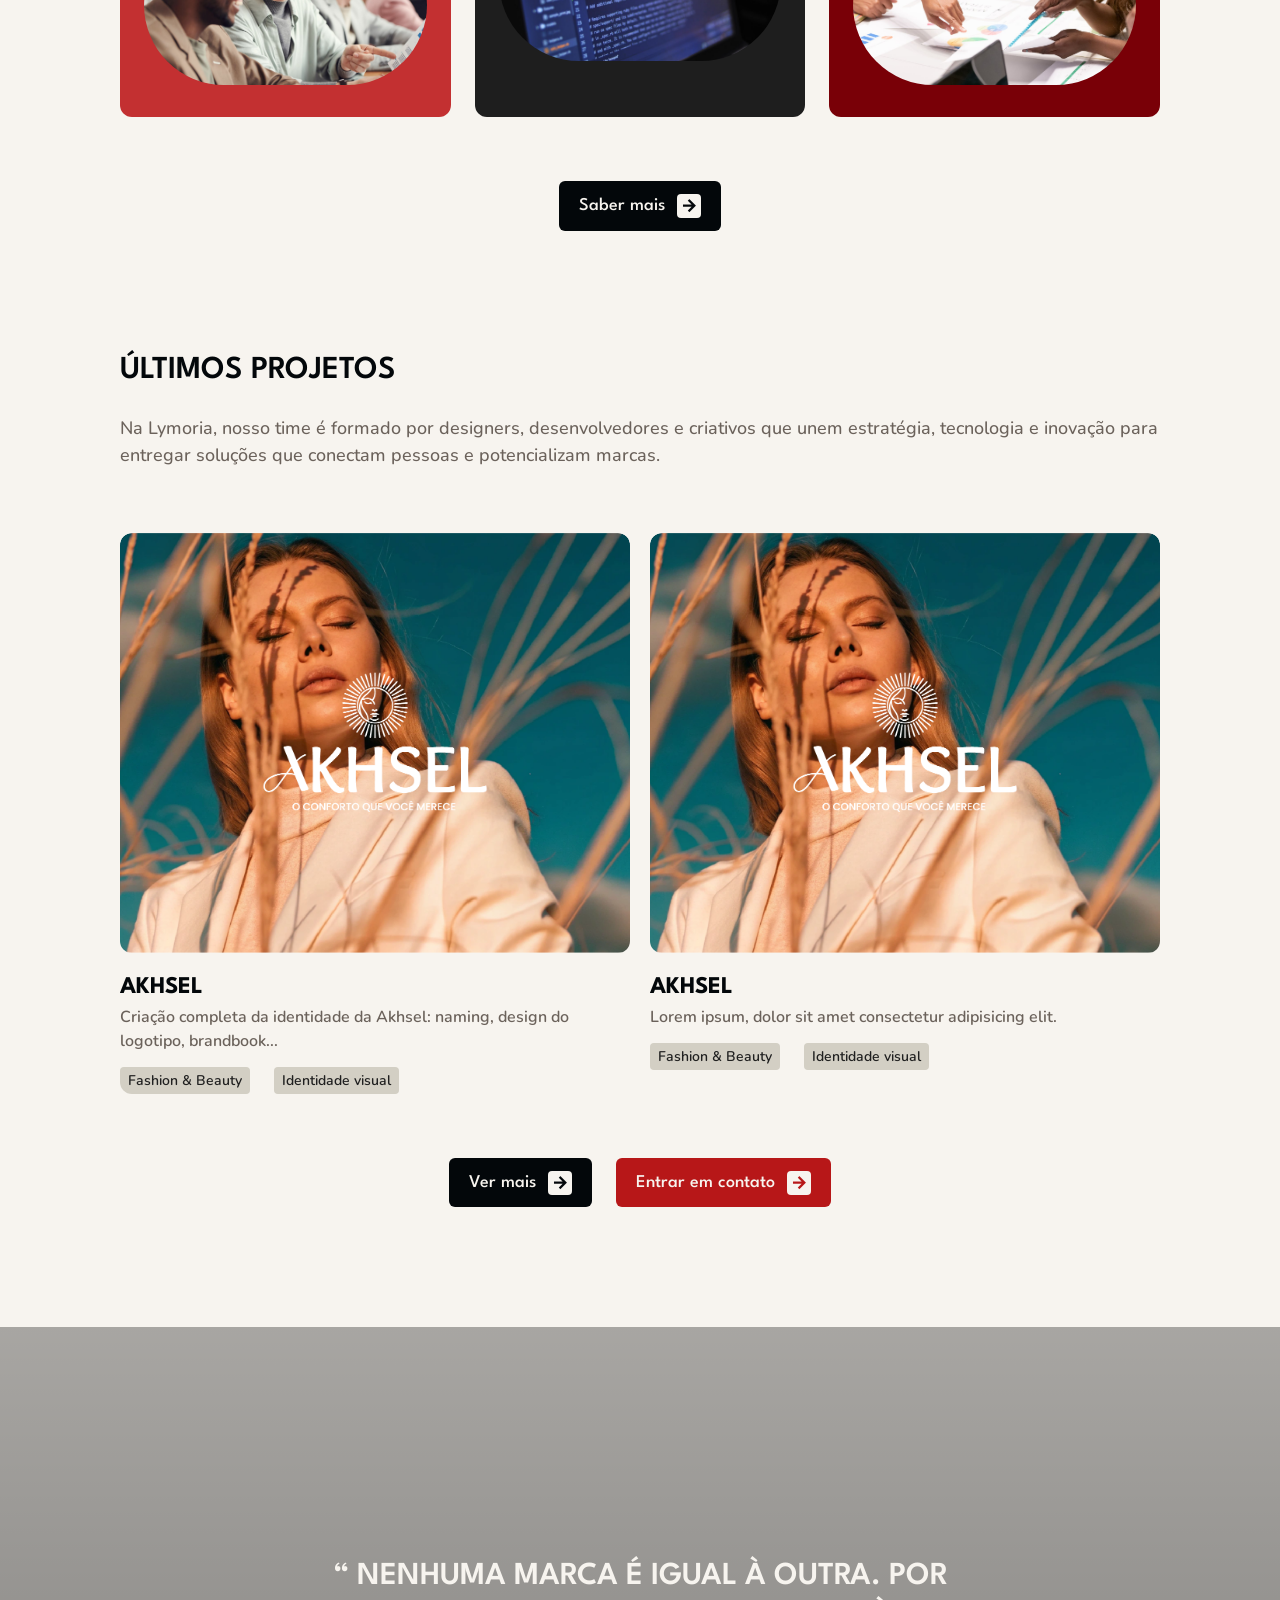
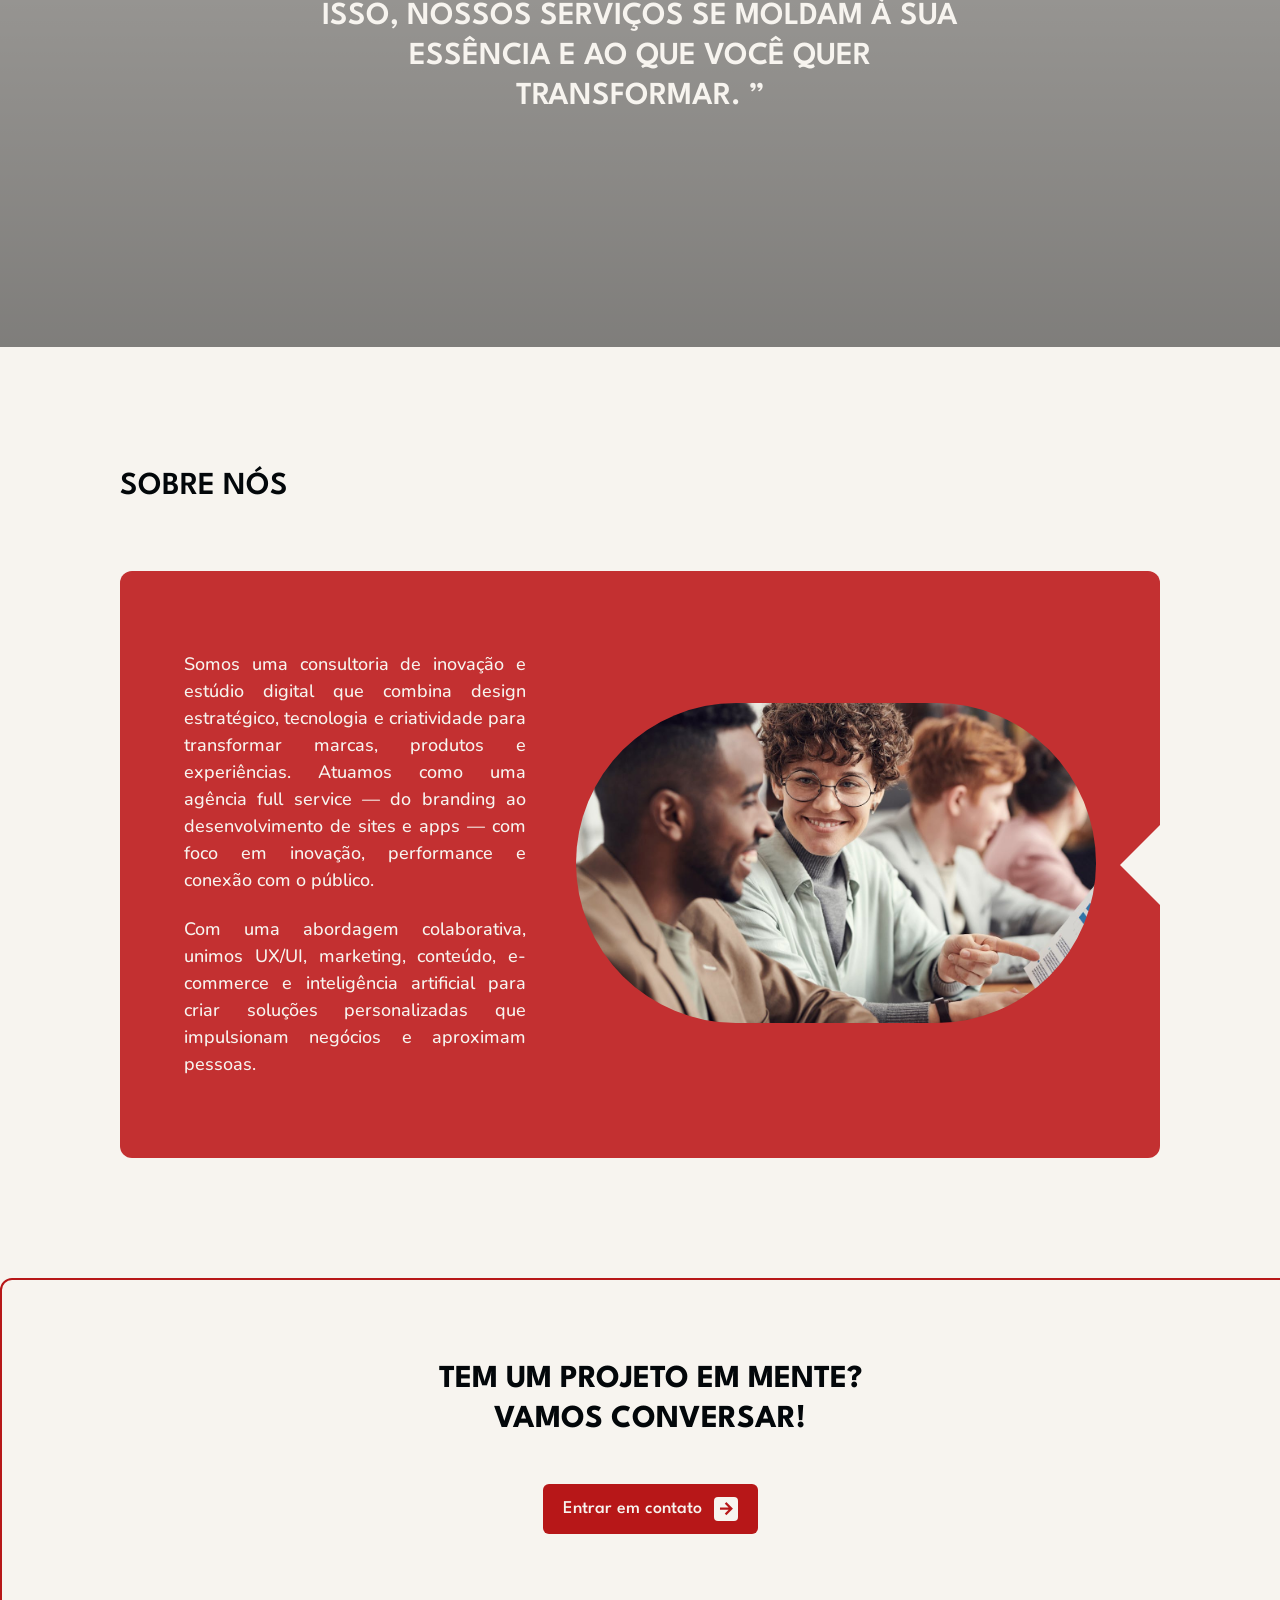
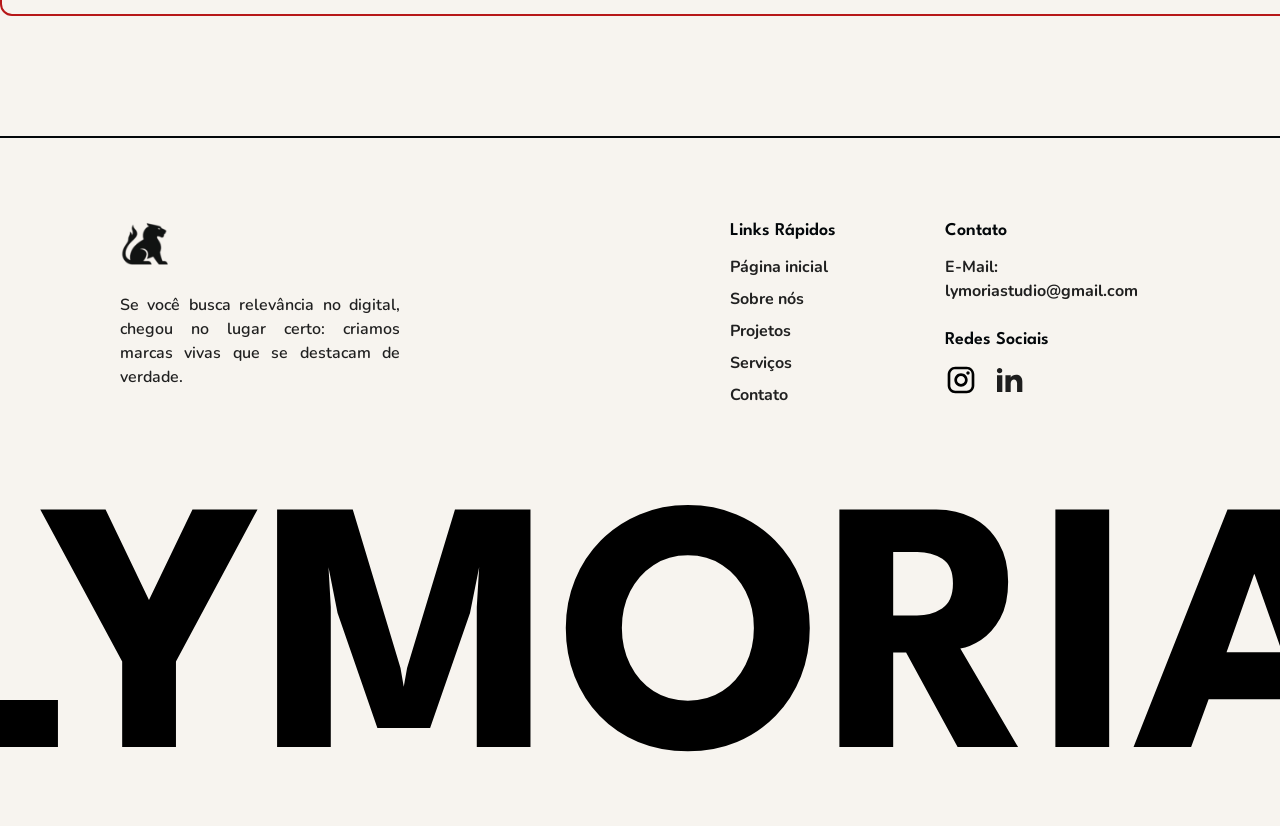
==== commit 570ec7f5: "serviços" ====
--- a/index.html
+++ b/index.html
@@ -145,7 +145,7 @@
         </div>
 
         <div class="servicos-cards">
-            <a href="#" class="servico-card red">
+            <a href="./servicos.html#design" class="servico-card red">
                 <h3 class="font-1-l-b cor-b0">DESIGN ESTRATÉGICO & BRANDING</h3>
                 <p class="font-2-s cor-b0">Desenvolvemos marcas com identidade forte, unindo estratégia e criatividade
                     para criar experiências
@@ -153,14 +153,14 @@
                 <img src=" ./img/servicos/01.jpg" alt="Design Estratégico" />
             </a>
 
-            <a href="#" class="servico-card dark">
+            <a href="./servicos.html#digital" class="servico-card dark">
                 <h3 class="font-1-l-b cor-b0">EXPERIÊNCIA DIGITAL &<br> DESENVOLVIMENTO</h3>
                 <p class="font-2-s cor-b0">Criamos sites com foco em usabilidade, performance e tecnologia, conectando
                     pessoas e negócios.</p>
                 <img src="./img/servicos/02.jpg" alt="Desenvolvimento Web" />
             </a>
 
-            <a href="#" class="servico-card wine">
+            <a href="./servicos.html#marketing" class="servico-card wine">
                 <h3 class="font-1-l-b cor-b0">MARKETING INTELIGENTE<br>& RELACIONAMENTO</h3>
                 <p class="font-2-s cor-b0">Impulsionamos marcas com conteúdo criativo, CRM e automação, fortalecendo
                     conexões e gerando
@@ -169,7 +169,7 @@
             </a>
         </div>
         <div class="btn_bc">
-            <a href="#projetos" class="btn btn-black font-1-m cor-b0">
+            <a href="./servicos.html" class="btn btn-black font-1-m cor-b0">
                 Saber mais
                 <span class="icon-square">
                     <span class="material-icons">arrow_forward</span>
@@ -289,14 +289,17 @@
                         inteligência
                         artificial para criar soluções personalizadas que impulsionam negócios e aproximam pessoas.</p>
 
+                    <!--BOTÃO PARA IR NO SOBRE NÓS-->
+                    <!--
                     <div class="btn_sb">
-                        <a href="#projetos" class="btn btn-black font-1-m cor-b0">
+                        <a href="./aboutus.html" class="btn btn-black font-1-m cor-b0">
                             Saber mais
                             <span class="icon-square">
                                 <span class="material-icons">arrow_forward</span>
                             </span>
                         </a>
-                    </div>
+                    </div>                        
+-->
                 </div>
 
                 <div class="sobre-img">
--- a/css/style.css
+++ b/css/style.css
@@ -17,4 +17,7 @@
 
 /* PROJETOS */
 @import "./projetos/projetosgeral.css";
-@import "./projetos/projetos-pg.css";+@import "./projetos/projetos-pg.css";
+
+/*SERVIÇOS*/
+@import "./servicos/service.css"
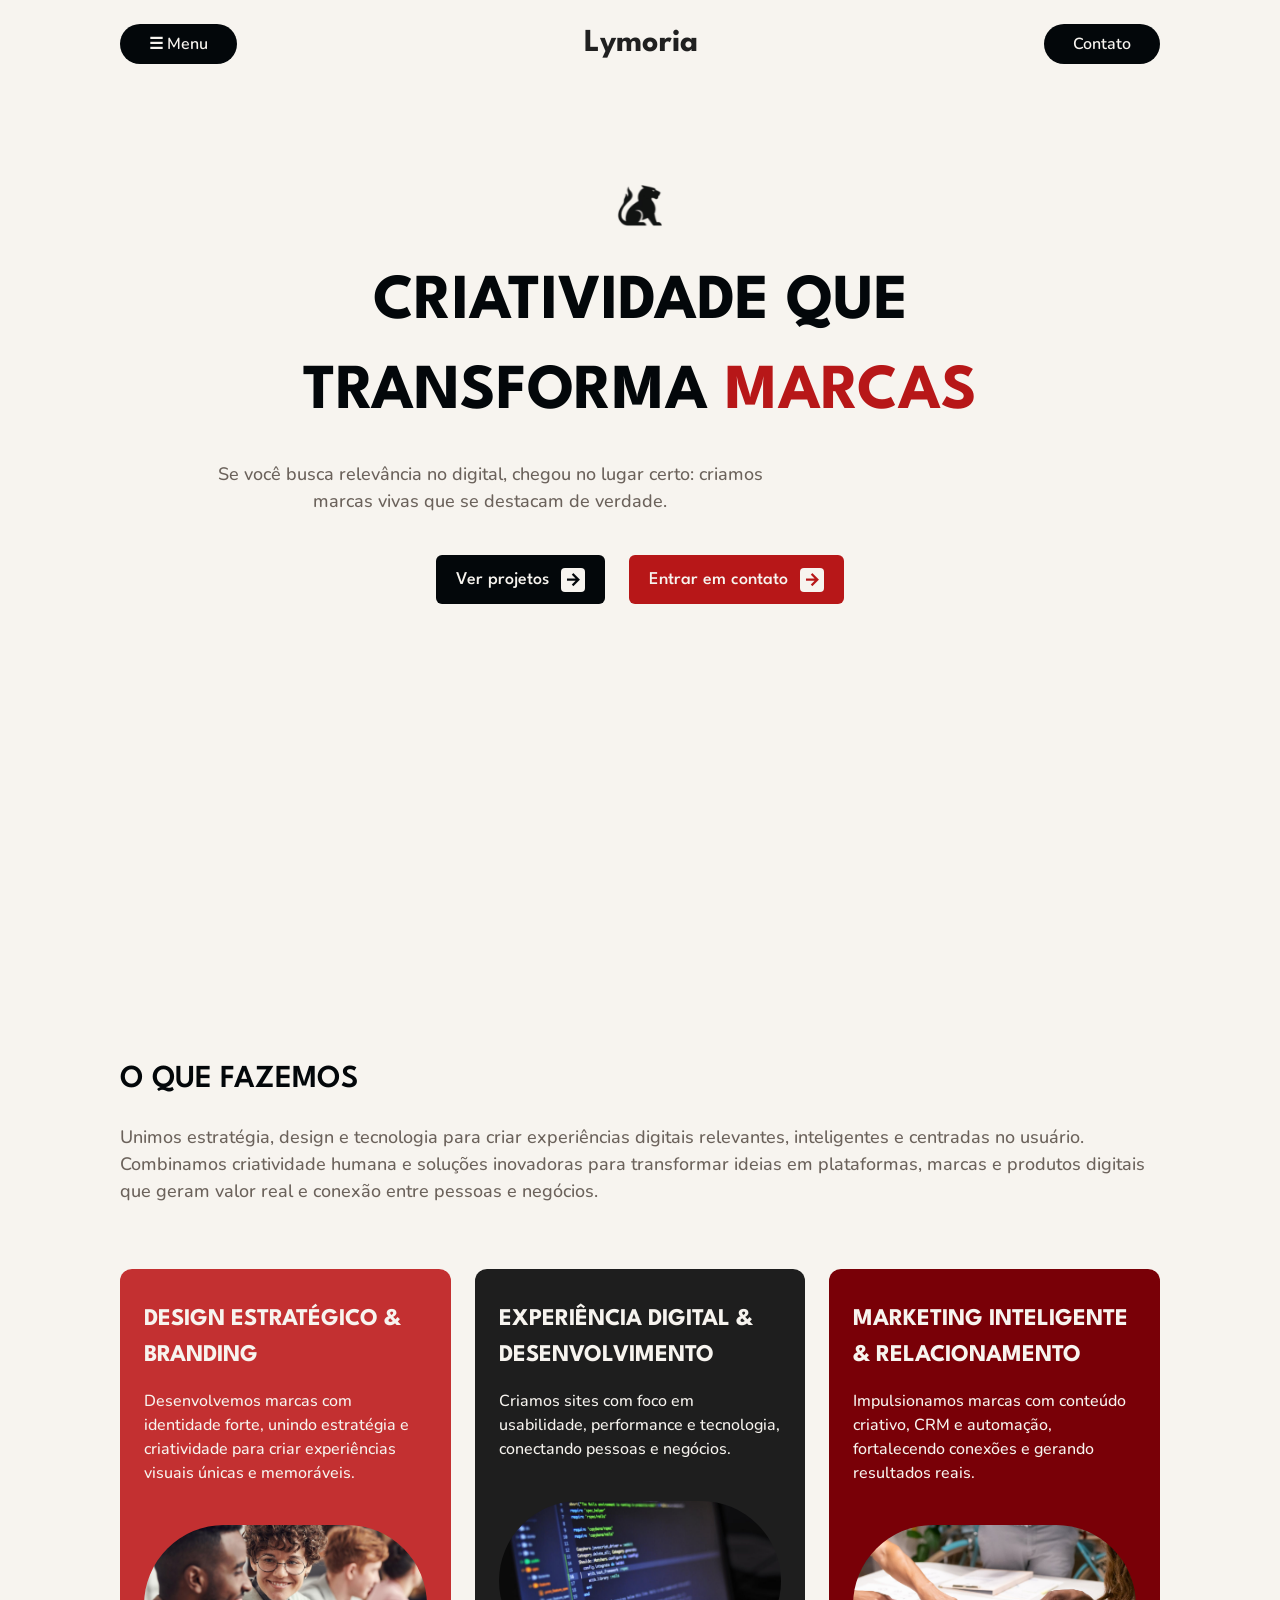
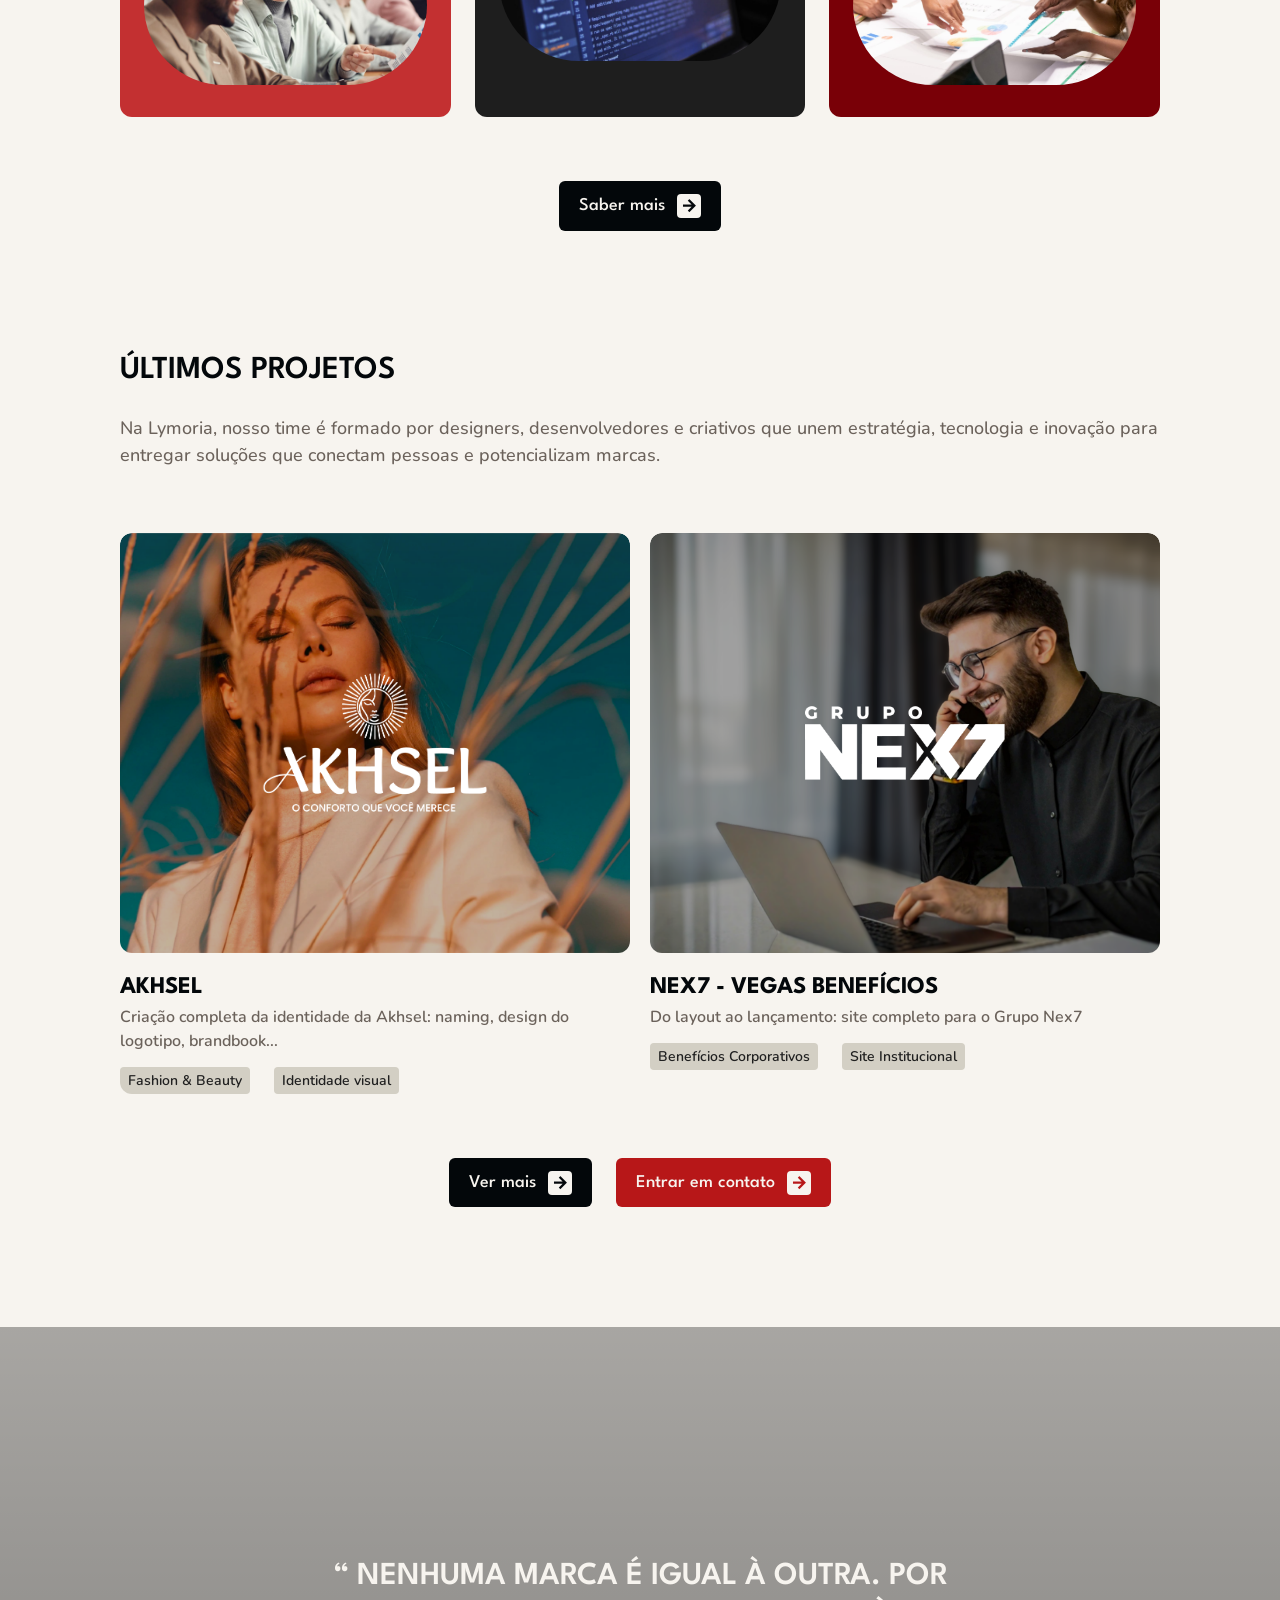
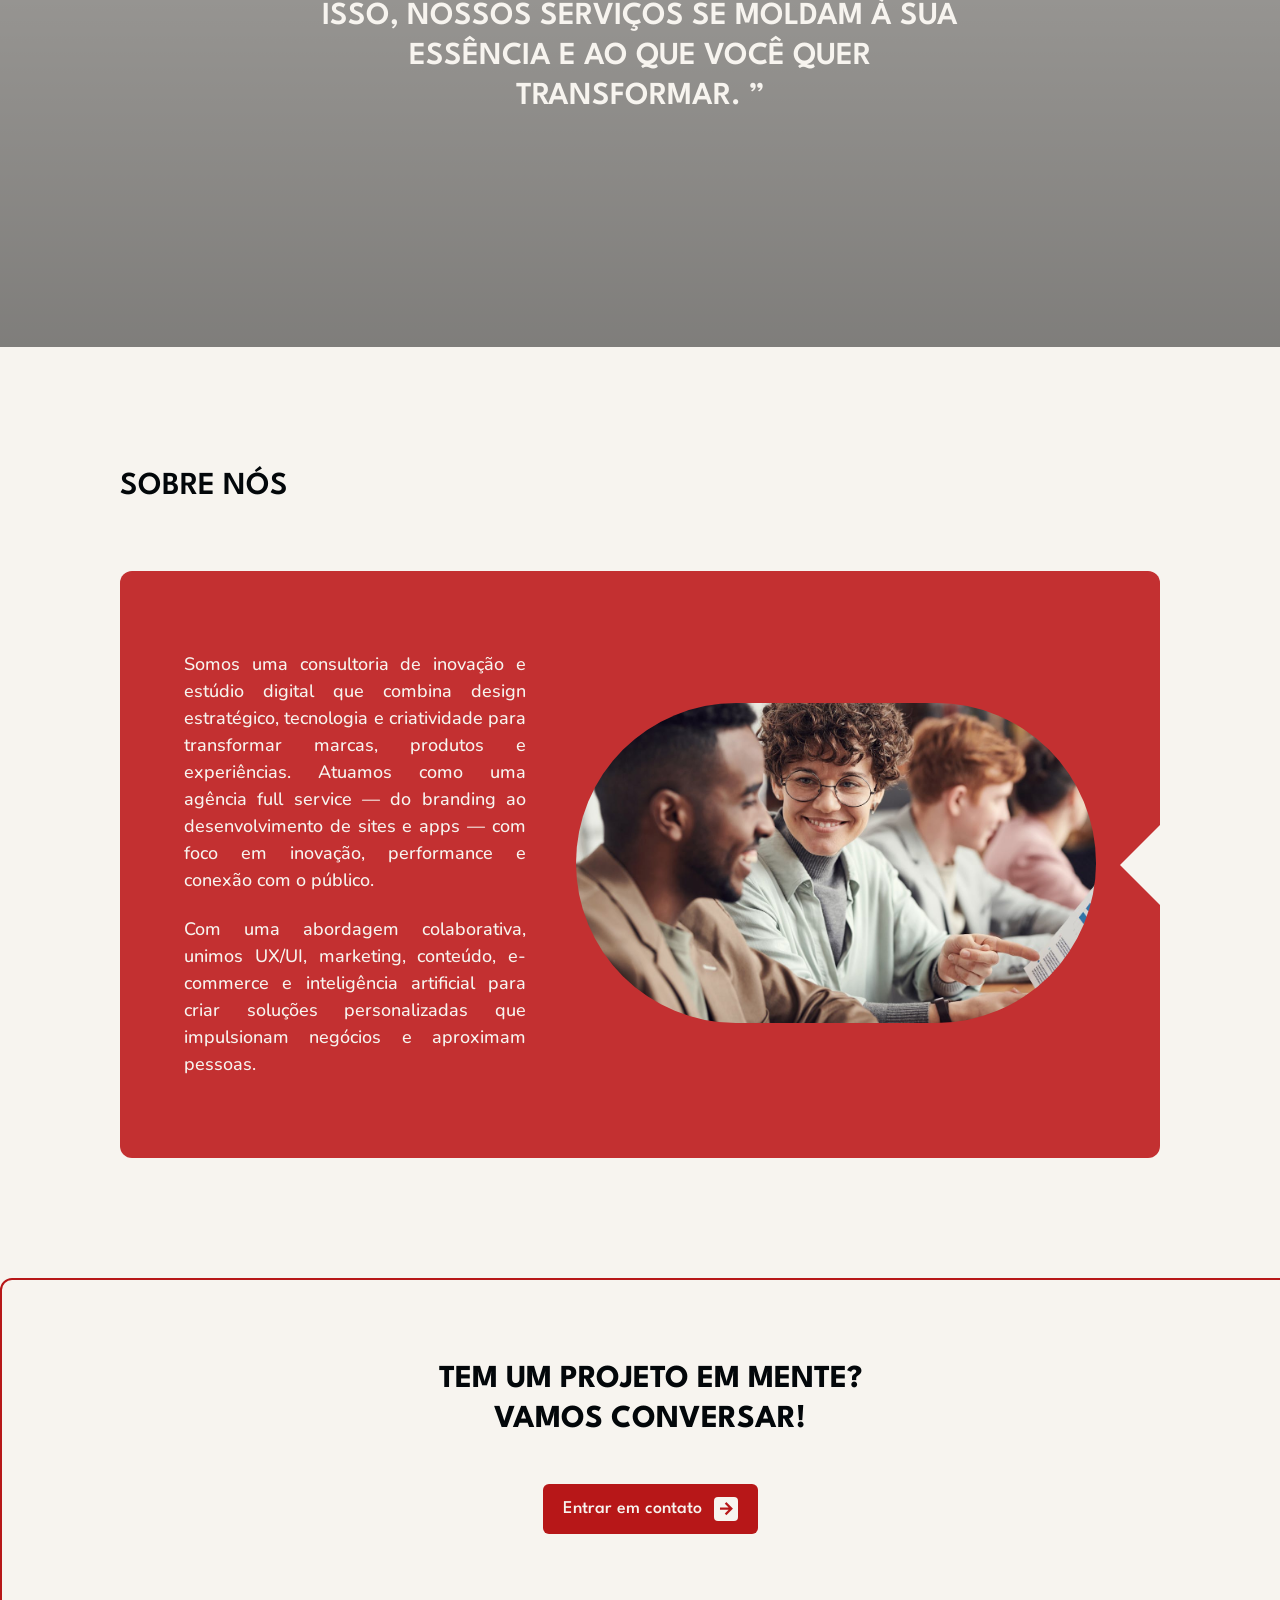
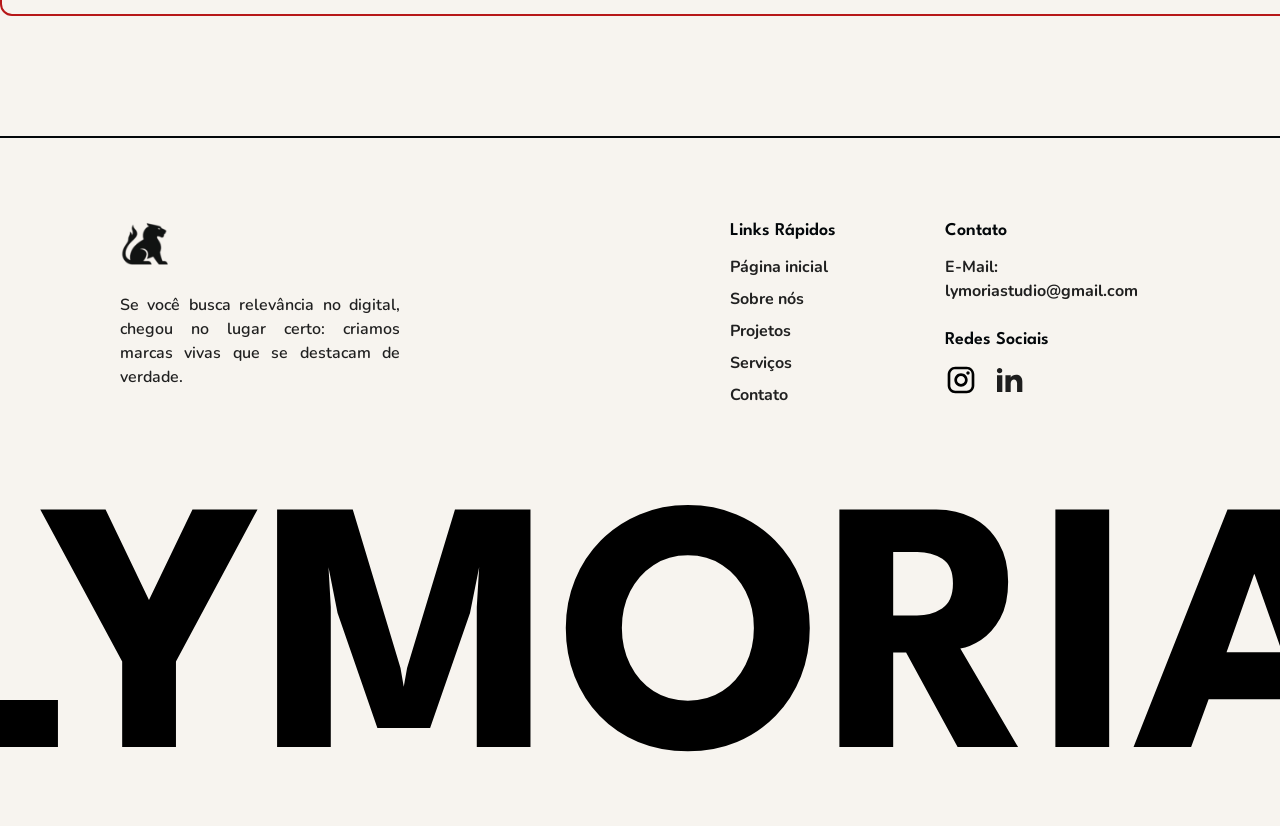
==== commit 5de0c4f4: "projetos" ====
--- a/index.html
+++ b/index.html
@@ -27,7 +27,7 @@
                 <div id="menu-popup" class="menu-popup hidden">
                     <ul>
                         <li><a href="./index.html" class="font-2-m-sb cor-b0">Página Inicial</a></li>
-                        <li><a href="./aboutus.html" class="font-2-m-sb cor-b0">Sobre nós</a></li>
+                        <li><a href="./aboutus.html#aboutus" class="font-2-m-sb cor-b0">Sobre nós</a></li>
                         <li><a href="./projetosgeral.html" class="font-2-m-sb cor-b0">Projetos</a></li>
                         <li><a href="./contact.html" class="font-2-m-sb cor-b0">Contato</a></li>
                     </ul>
@@ -191,7 +191,7 @@
         <div class="projetos-cards">
             <div class="proj_card">
                 <a href="./akhsel.html">
-                    <img src="./img/projetos/akhesel/Ativo 3.png" alt="">
+                    <img src="./img/projetos/akhsel/imagem-logo-ahksel@2x.png" alt="">
 
                     <div class="pro-descricao">
                         <h2 class="font-1-l-b cor-b8">Akhsel</h2>
@@ -212,20 +212,20 @@
             </div>
 
             <div class="proj_card">
-                <a href="#">
-                    <img src="./img/projetos/akhesel/Ativo 3.png" alt="">
+                <a href="./nex7.html">
+                    <img src="./img/projetos/nex7/t2.png" alt="">
 
                     <div class="pro-descricao">
-                        <h2 class="font-1-l-b cor-b8">Akhsel</h2>
-                        <p class="font-2-s-sb cor-b4">Lorem ipsum, dolor sit amet consectetur adipisicing elit.</p>
+                        <h2 class="font-1-l-b cor-b8">NEX7 - VEGAS BENEFÍCIOS</h2>
+                        <p class="font-2-s-sb cor-b4">Do layout ao lançamento: site completo para o Grupo Nex7</p>
 
                         <div class="categoria-dc">
                             <div class="cat-card">
-                                <h3 class="font-2-xs-sb cor-b7">Fashion & Beauty</h3>
+                                <h3 class="font-2-xs-sb cor-b7">Benefícios Corporativos</h3>
                             </div>
 
                             <div class="cat-card">
-                                <h3 class="font-2-xs-sb cor-b7">Identidade visual</h3>
+                                <h3 class="font-2-xs-sb cor-b7">Site Institucional</h3>
                             </div>
                         </div>
                     </div>
@@ -269,7 +269,7 @@
     </section>
 
     <!-- SOBRE NÓS -->
-    <section class="sobre-section">
+    <section class="sobre-section" id="aboutus">
         <div class="sobre-header">
             <h2 class="font-1-xl cor-b8">SOBRE NÓS</h2>
         </div>
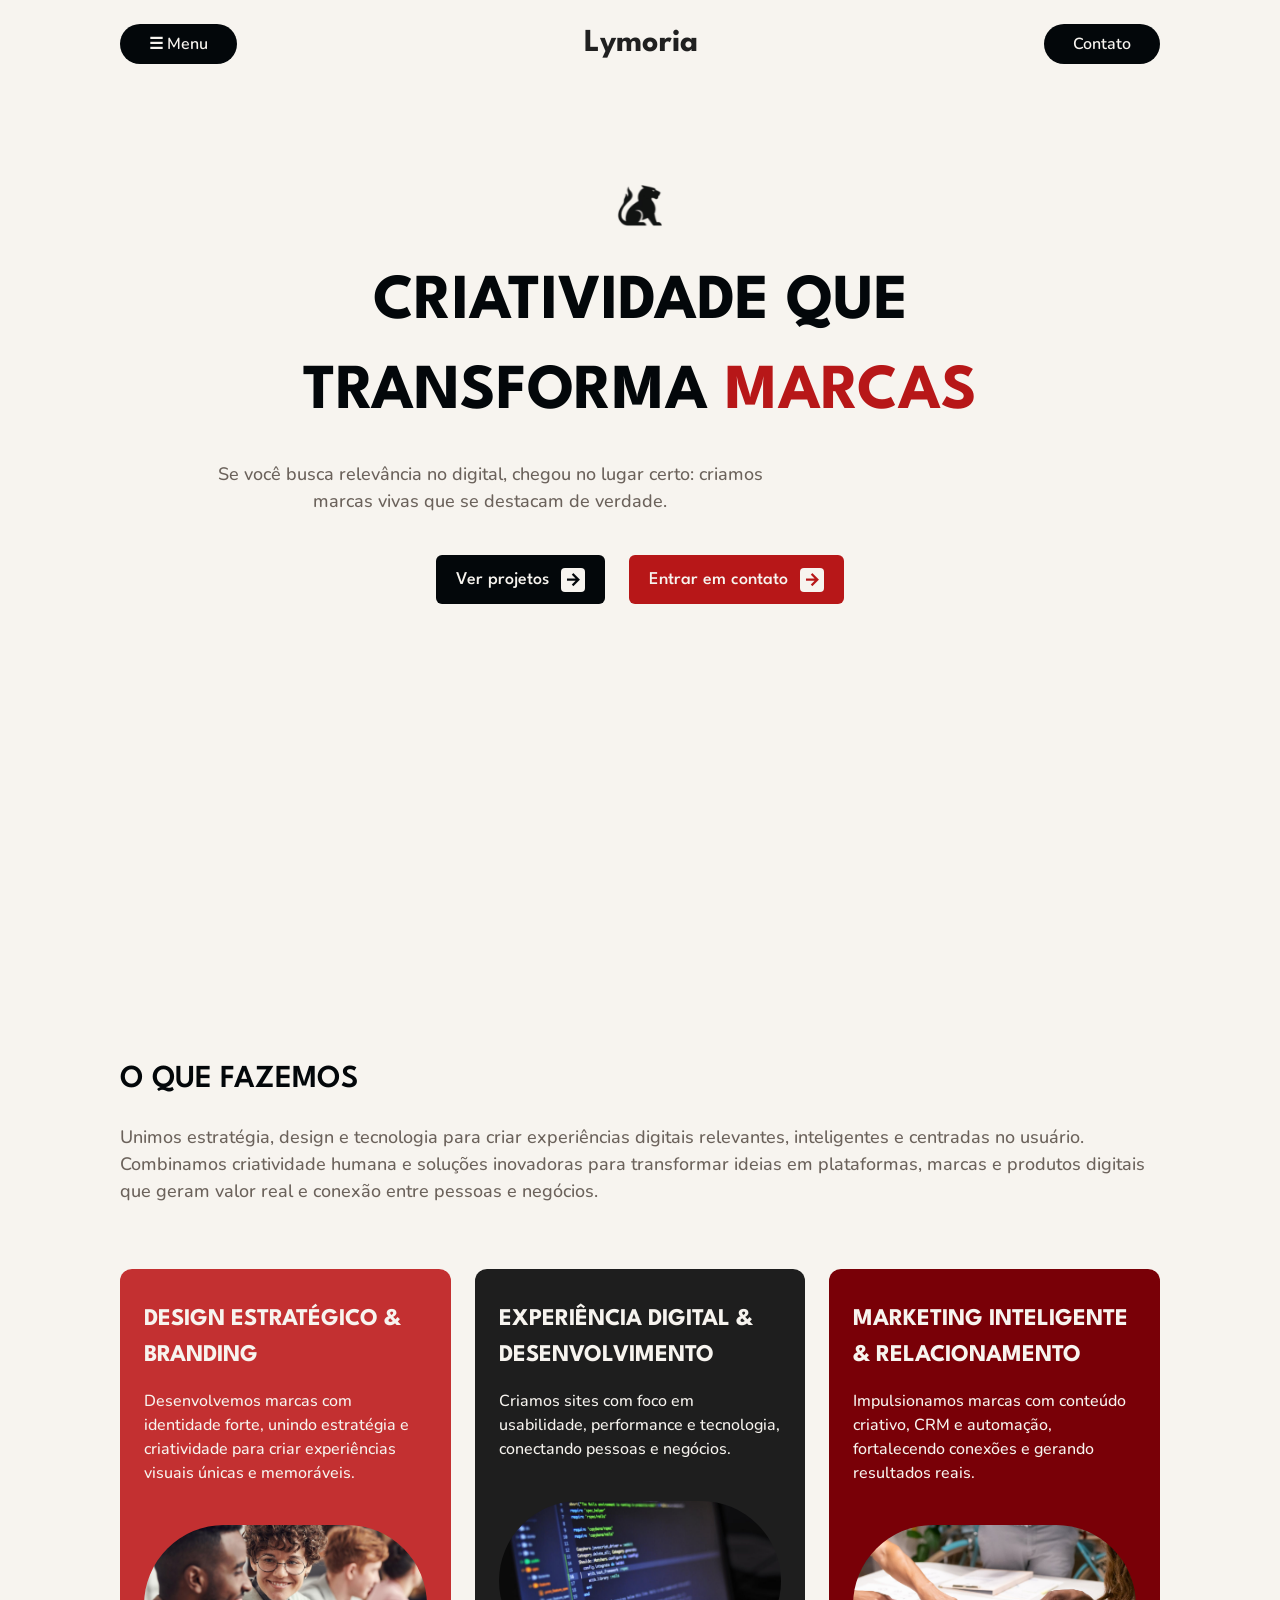
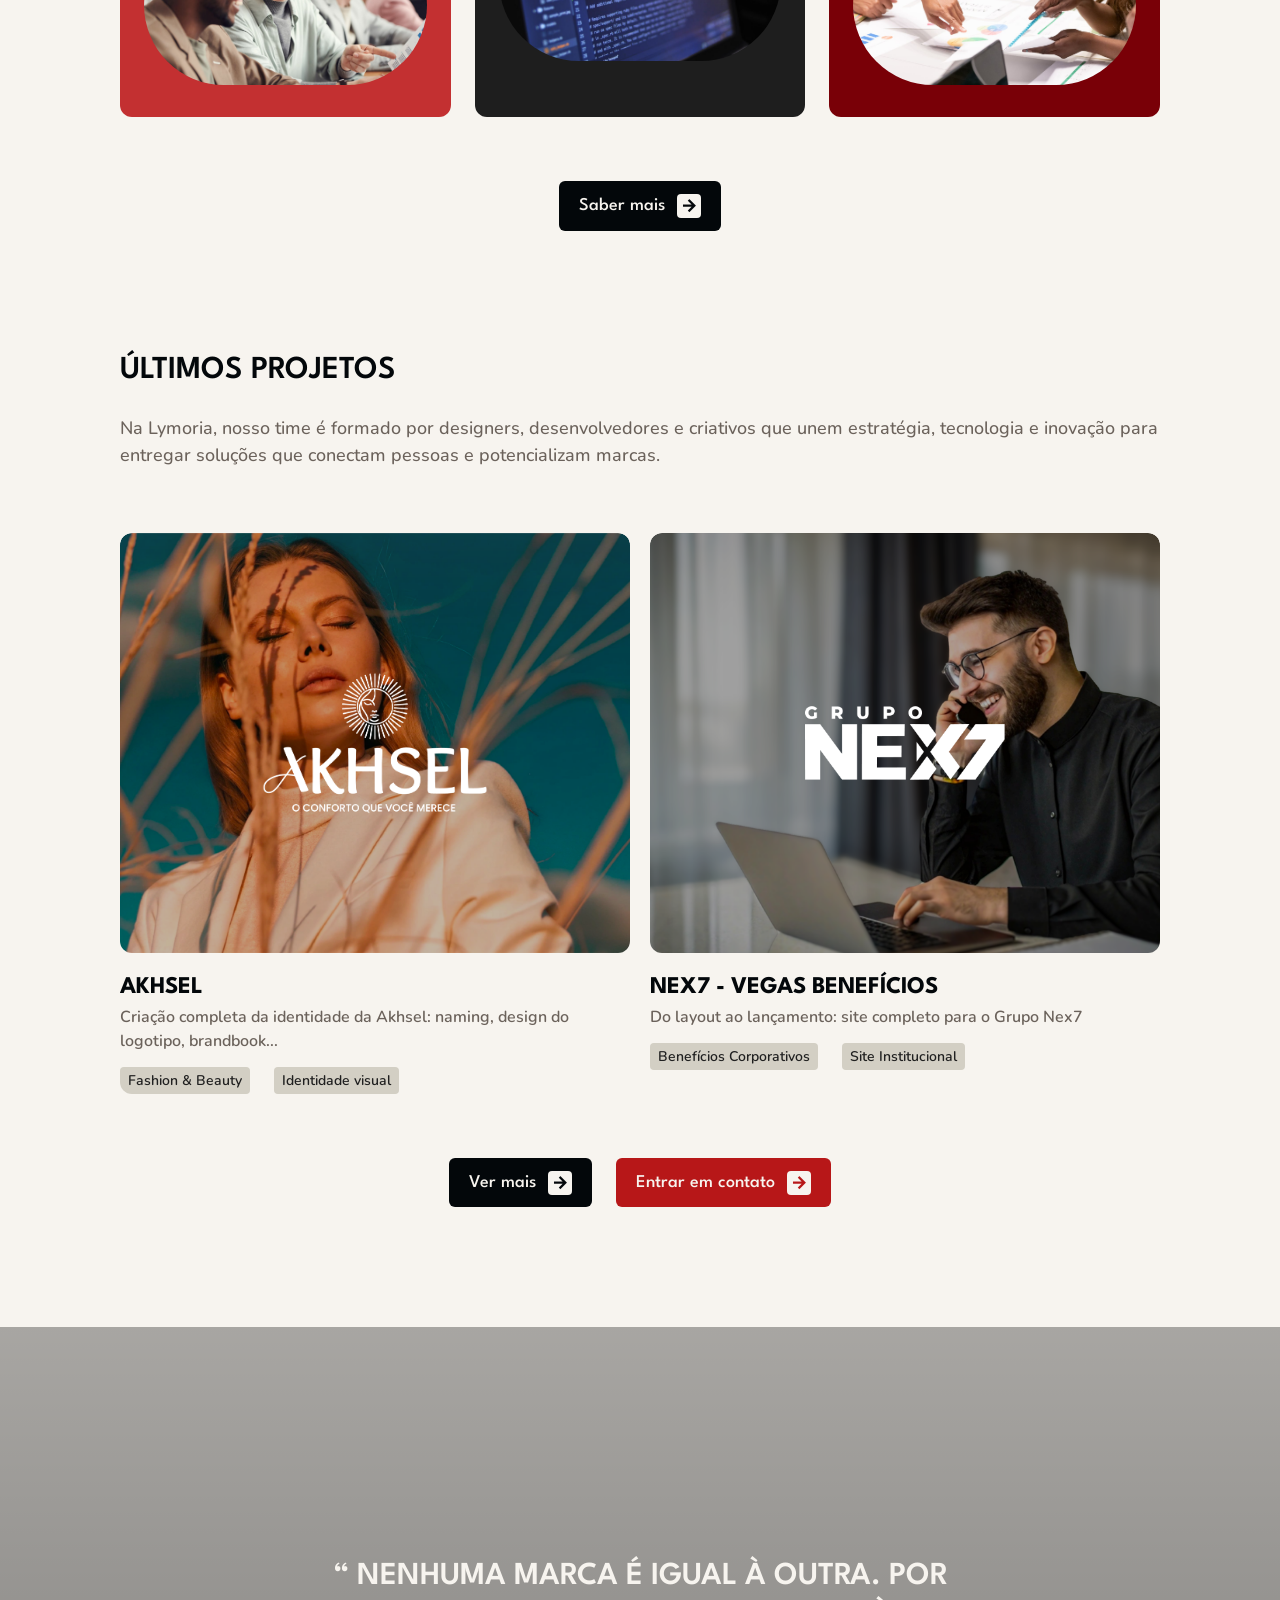
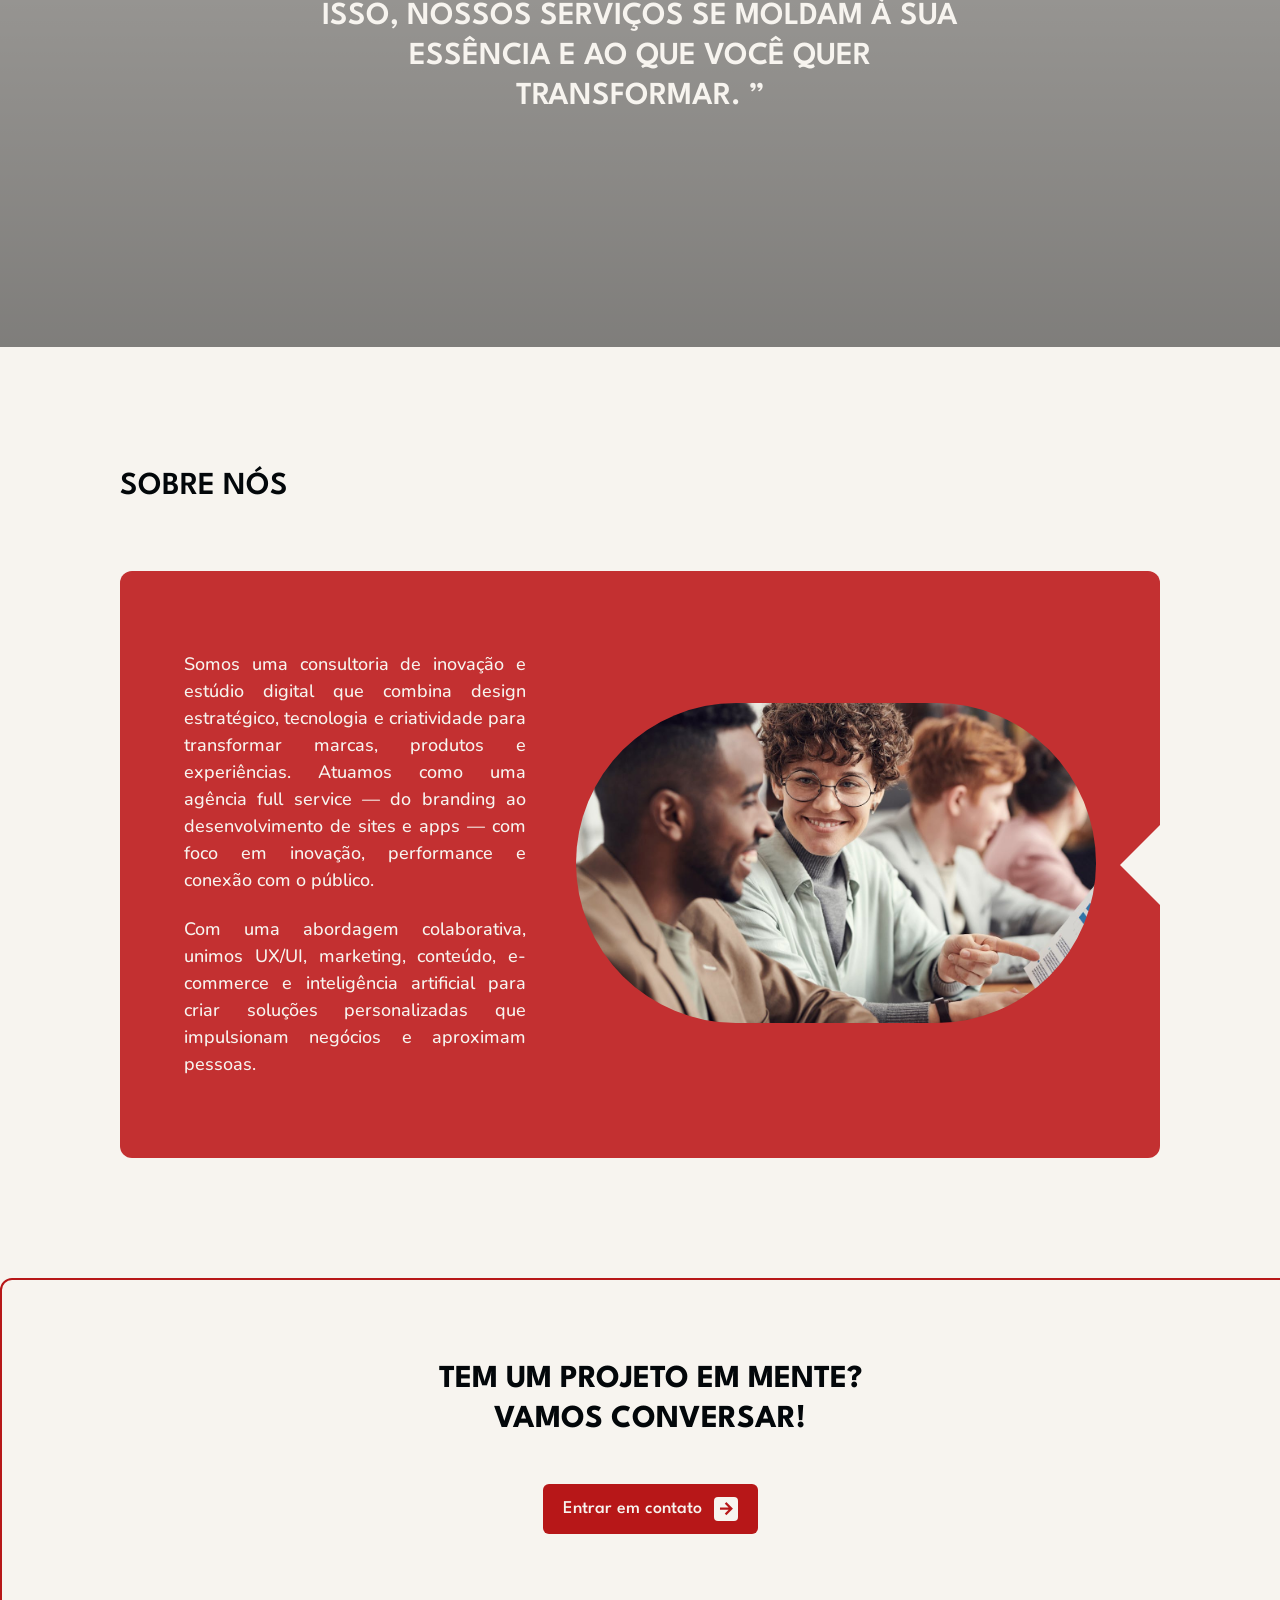
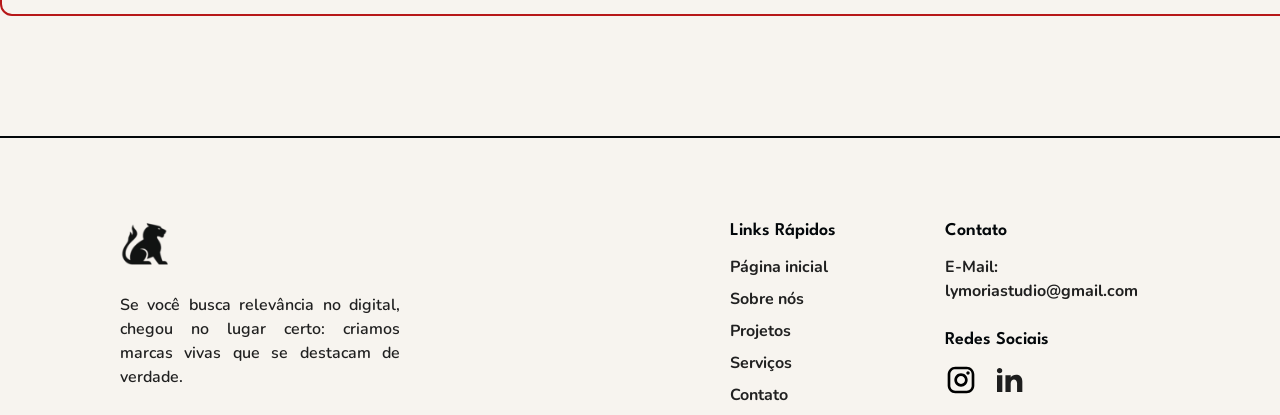
==== commit c8081302: "footer l" ====
--- a/index.html
+++ b/index.html
@@ -370,10 +370,6 @@
                     </div>
                 </div>
             </div>
-
-            <div class="footer-brand">
-                <h1>Lymoria</h1>
-            </div>
         </footer>
     </section>
 
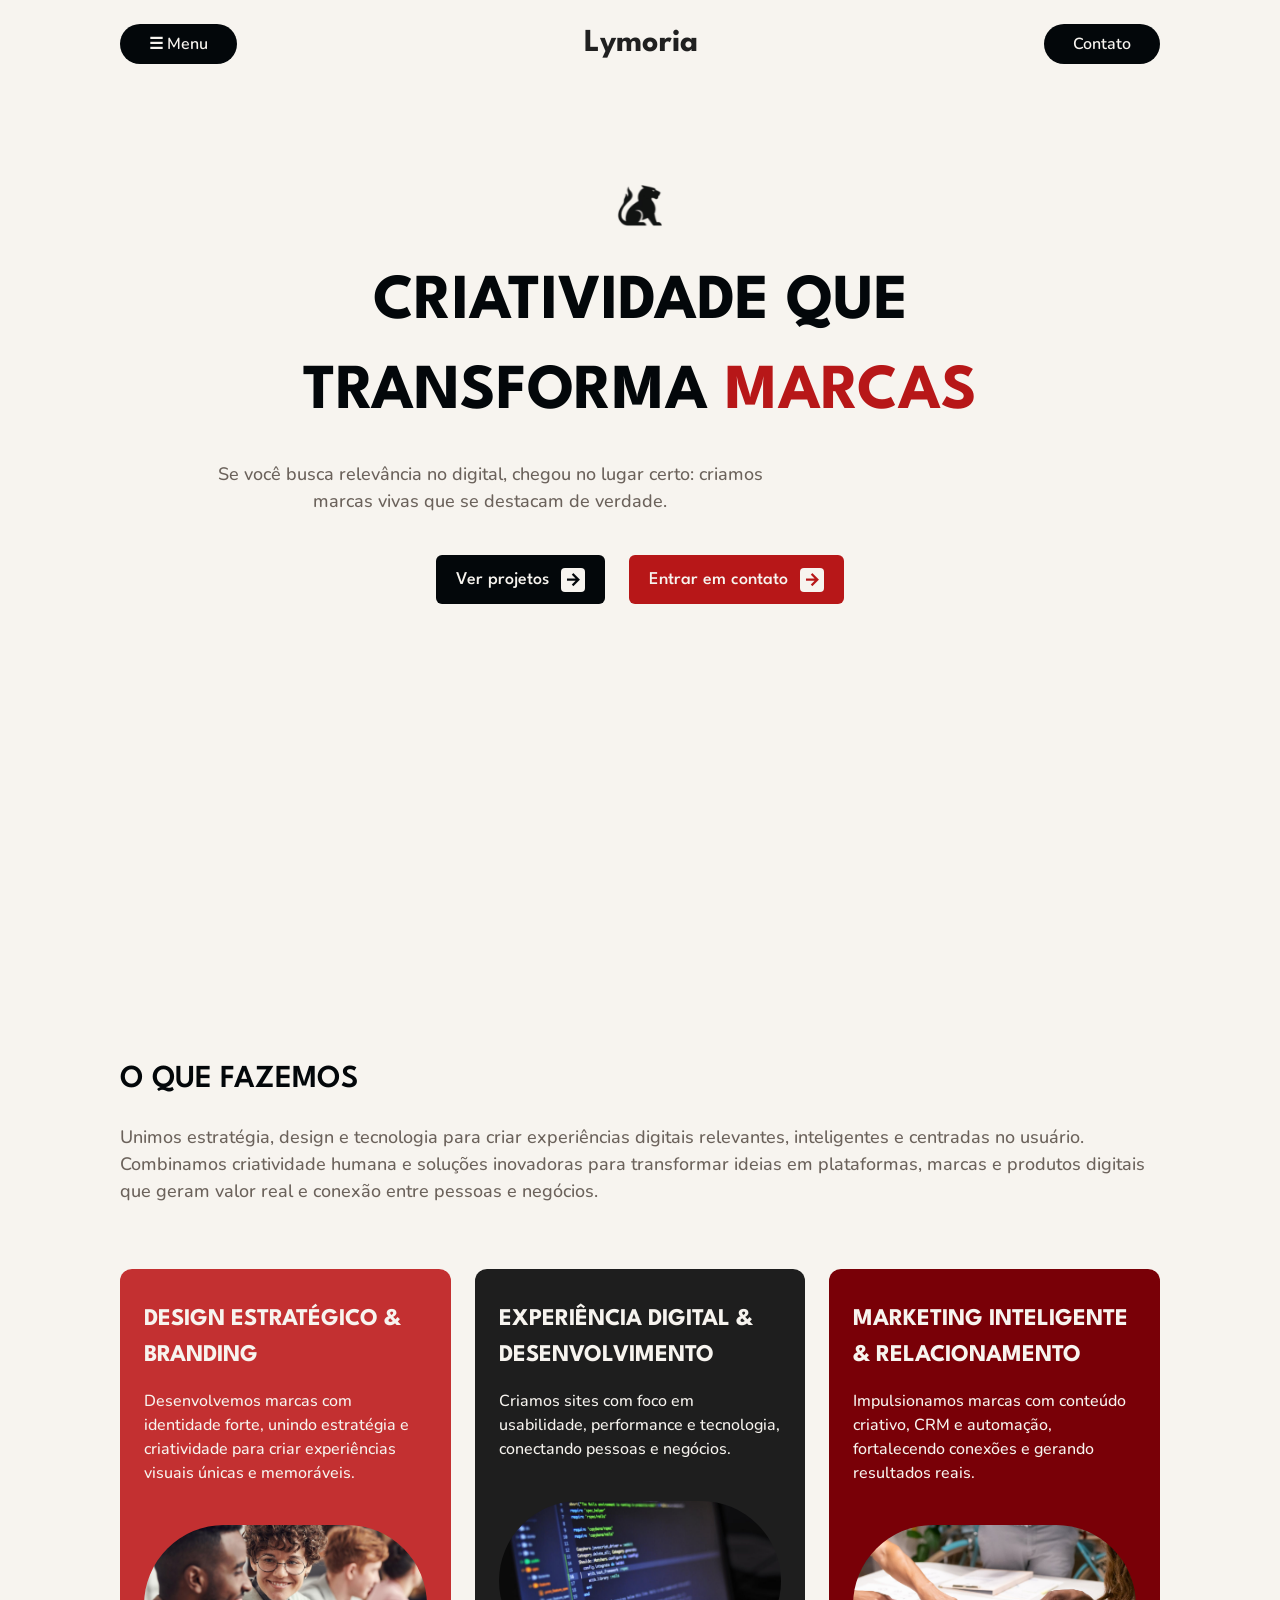
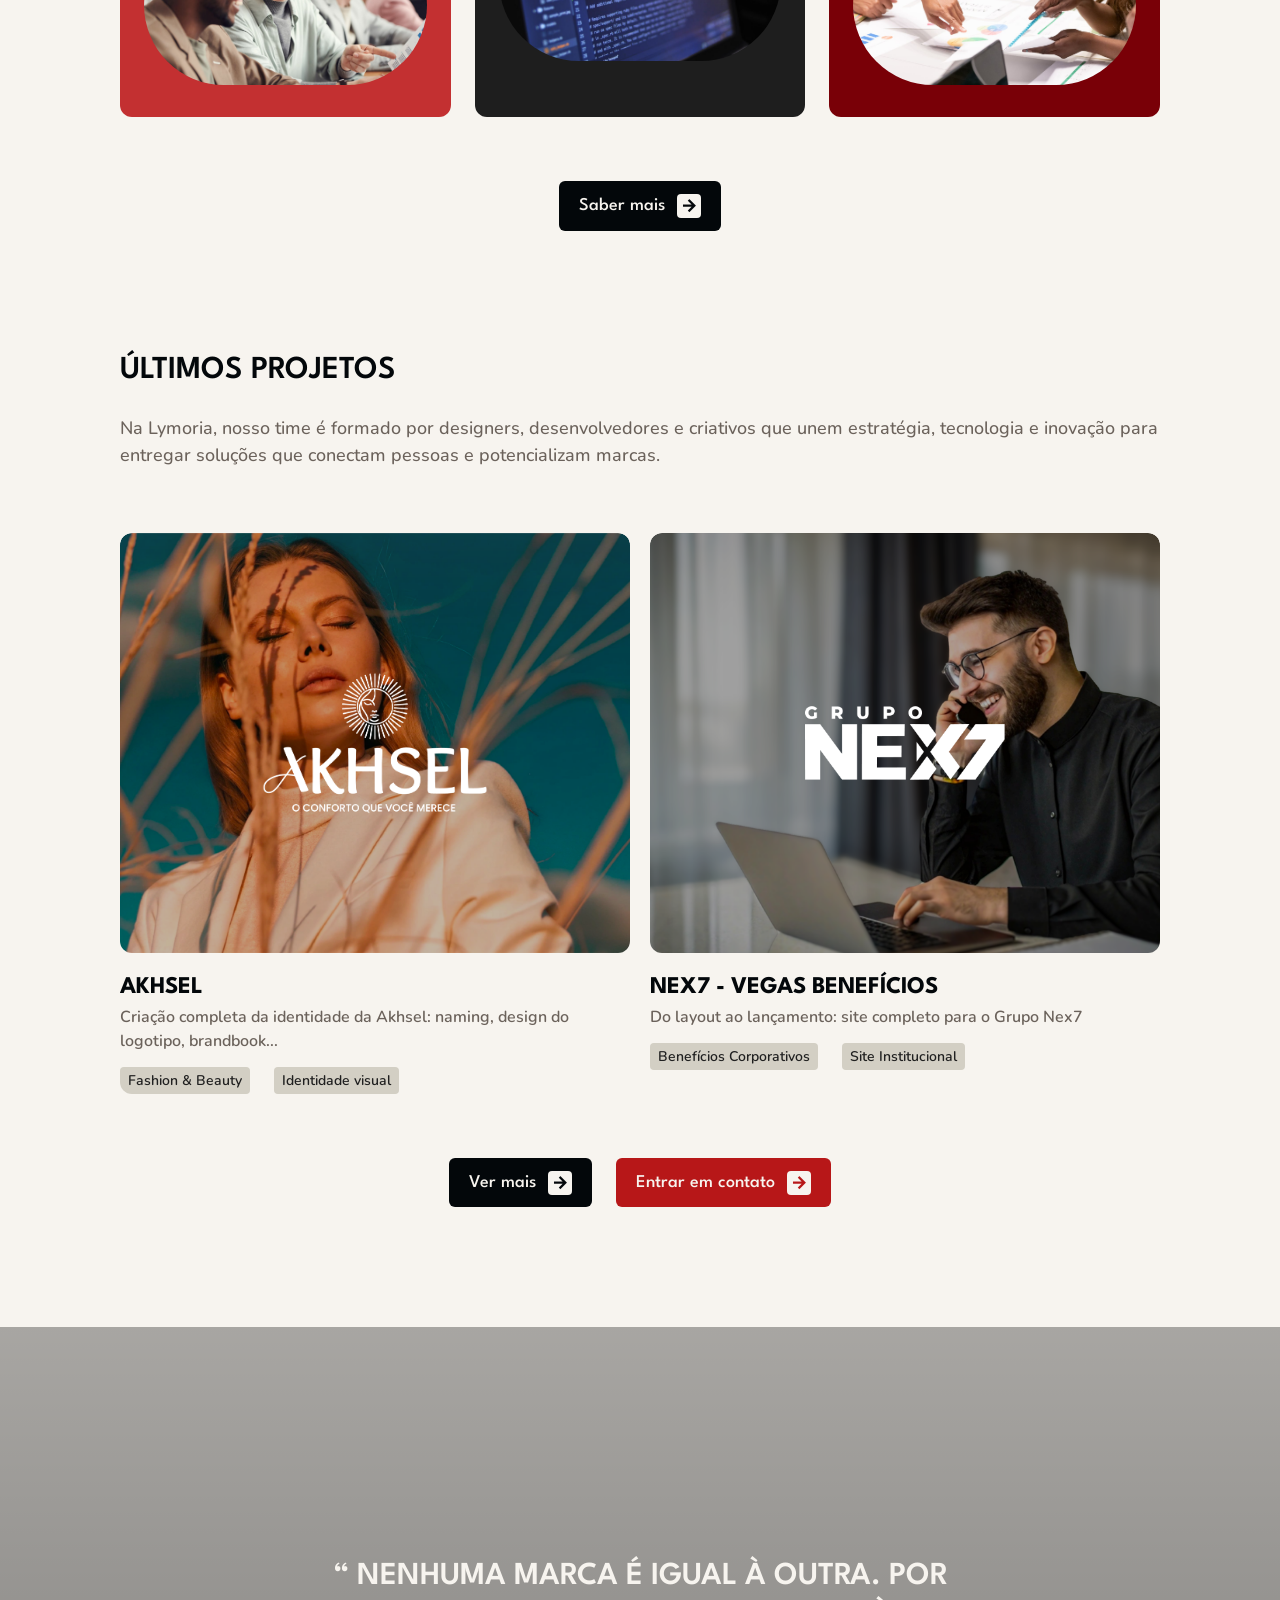
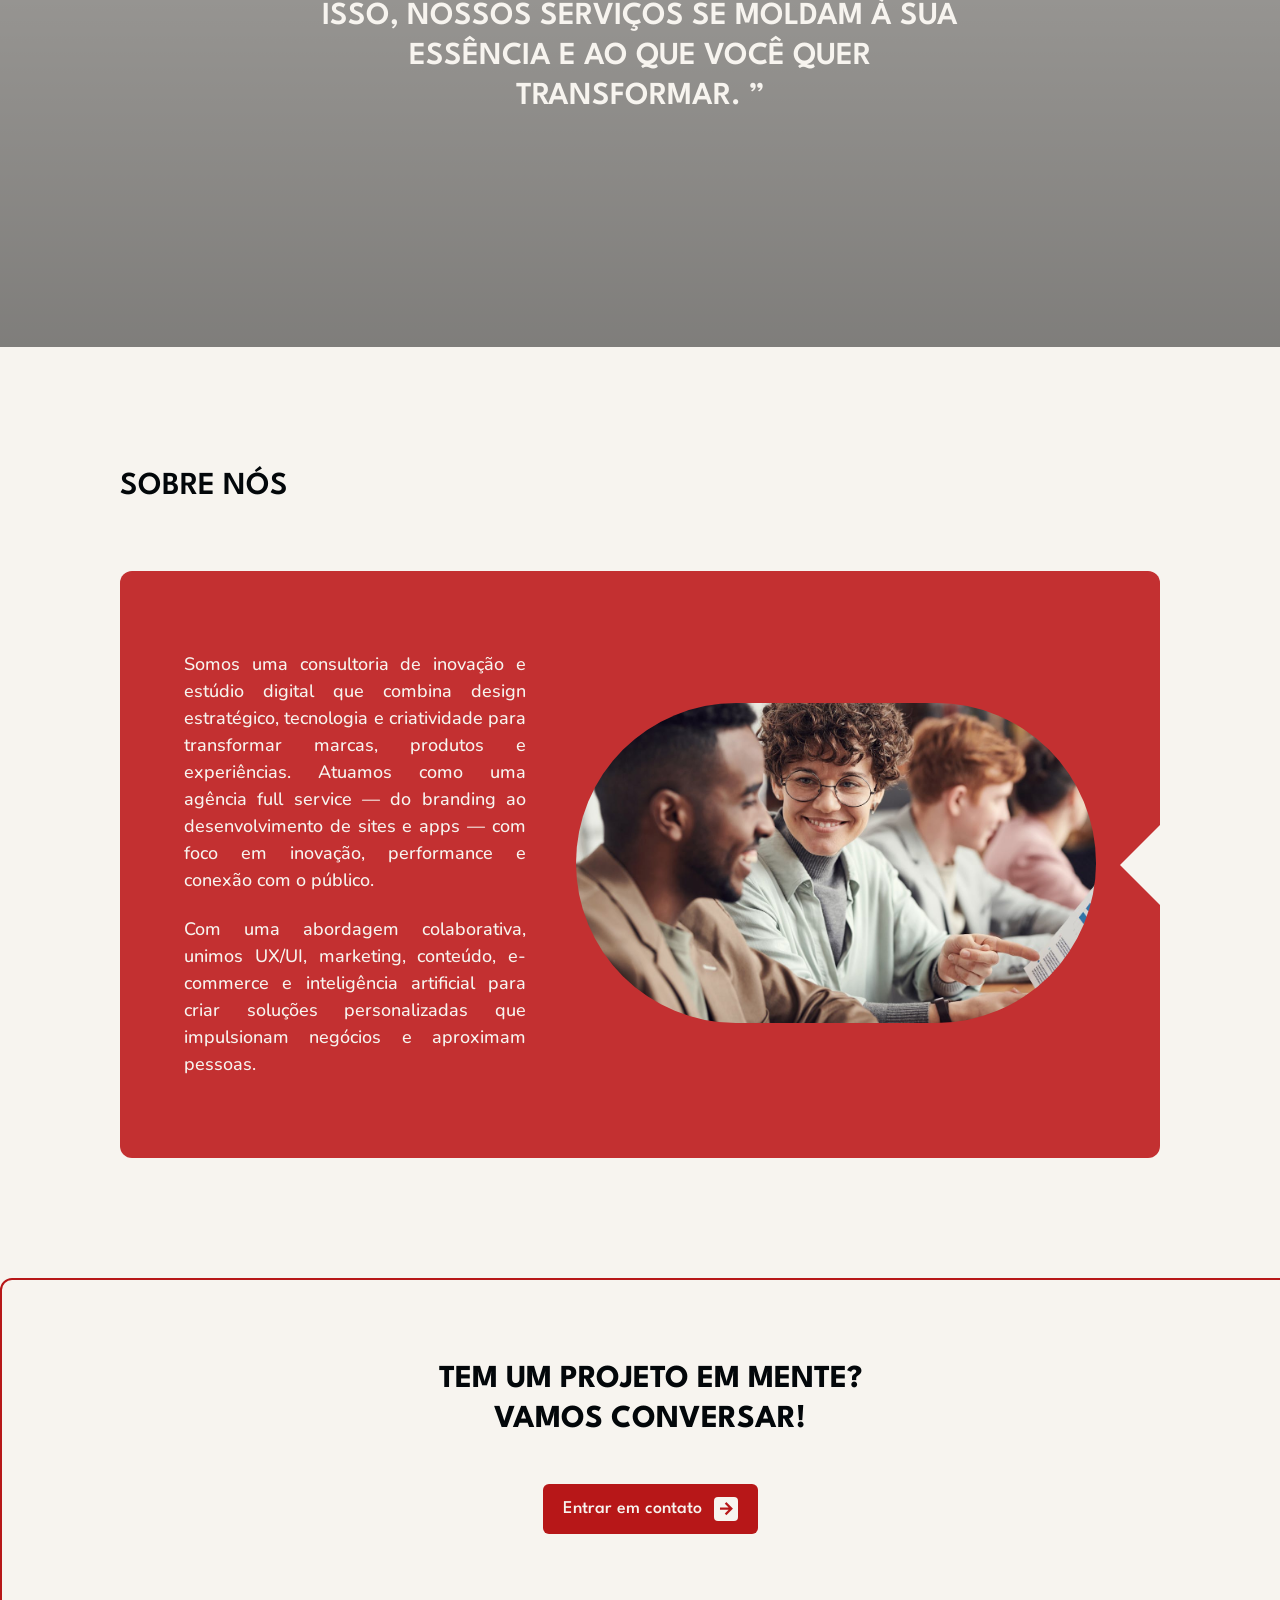
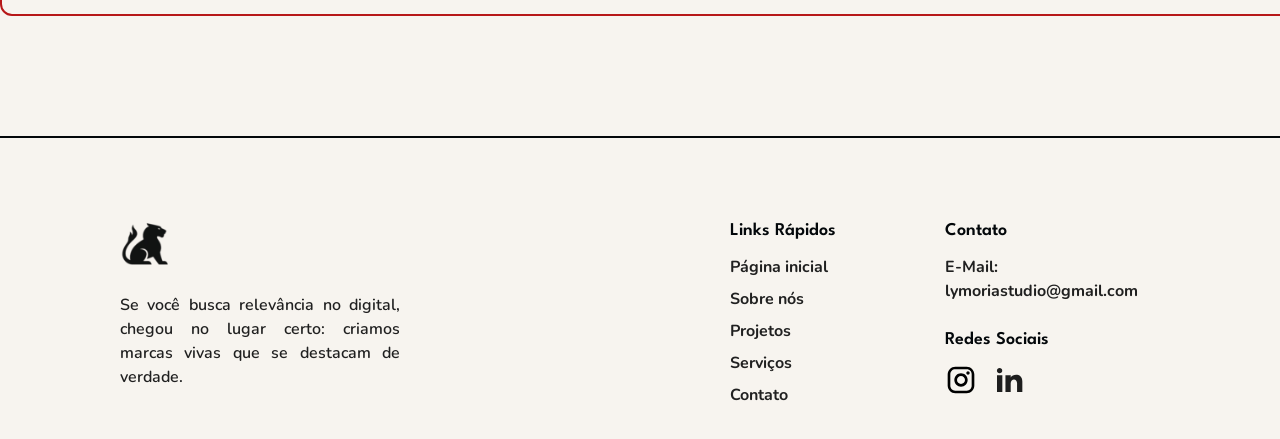
==== commit b011f8ff: "atualização" ====
--- a/index.html
+++ b/index.html
@@ -16,7 +16,6 @@
 </head>
 
 <body>
-
     <!--NAVBAR-->
     <header>
         <nav class="navbar">
@@ -27,15 +26,15 @@
                 <div id="menu-popup" class="menu-popup hidden">
                     <ul>
                         <li><a href="./index.html" class="font-2-m-sb cor-b0">Página Inicial</a></li>
-                        <li><a href="./aboutus.html#aboutus" class="font-2-m-sb cor-b0">Sobre nós</a></li>
+                        <li><a href="./index.html#aboutus" class="font-2-m-sb cor-b0">Sobre nós</a></li>
                         <li><a href="./projetosgeral.html" class="font-2-m-sb cor-b0">Projetos</a></li>
                         <li><a href="./contact.html" class="font-2-m-sb cor-b0">Contato</a></li>
                     </ul>
                 </div>
             </div>
 
-            <a href="index.html" class="font-1-xl-b cor-b7">Lymoria</a>
-            <button class="nav-btn contato-btn font-2-s-sb"><a href=" #" class="cor-b0">Contato</a></button>
+            <a href="./index.html" class="font-1-xl-b cor-b7">Lymoria</a>
+            <button class="nav-btn contato-btn font-2-s-sb"><a href="./contact.html" class="cor-b0">Contato</a></button>
         </nav>
     </header>
 
@@ -60,7 +59,7 @@
                         <span class="material-icons">arrow_forward</span>
                     </span>
                 </a>
-                <a href="#contato" class="btn btn-red font-1-m cor-b0">
+                <a href="./contact.html" class="btn btn-red font-1-m cor-b0">
                     Entrar em contato
                     <span class="icon-square">
                         <span class="material-icons">arrow_forward</span>
@@ -240,7 +239,7 @@
                     <span class="material-icons">arrow_forward</span>
                 </span>
             </a>
-            <a href="#contato" class="btn btn-red font-1-m cor-b0">
+            <a href="./contact.html" class="btn btn-red font-1-m cor-b0">
                 Entrar em contato
                 <span class="icon-square">
                     <span class="material-icons">arrow_forward</span>
@@ -351,7 +350,7 @@
                         <h4 class="font-1-m-sb  cor-b8">Links Rápidos</h4>
                         <ul>
                             <li><a class="font-2-s-b cor-b7" href="./index.html">Página inicial</a></li>
-                            <li><a class="font-2-s-b cor-b7" href="./aboutus.html">Sobre nós</a></li>
+                            <li><a class="font-2-s-b cor-b7" href="./index.html#aboutus">Sobre nós</a></li>
                             <li><a class="font-2-s-b cor-b7" href="./projetosgeral.html">Projetos</a></li>
                             <li><a class="font-2-s-b cor-b7" href="./servicos.html">Serviços</a></li>
                             <li><a class="font-2-s-b cor-b7" href="./contact.html">Contato</a></li>
--- a/css/style.css
+++ b/css/style.css
@@ -6,6 +6,9 @@
 @import "./global/global.css";
 @import "./global/navbar.css";
 @import "./global/footer.css";
+
+/* CONTATO*/
+@import "./contato/contatopag.css";
 
 /* HOME */
 @import"./home/hero.css";
